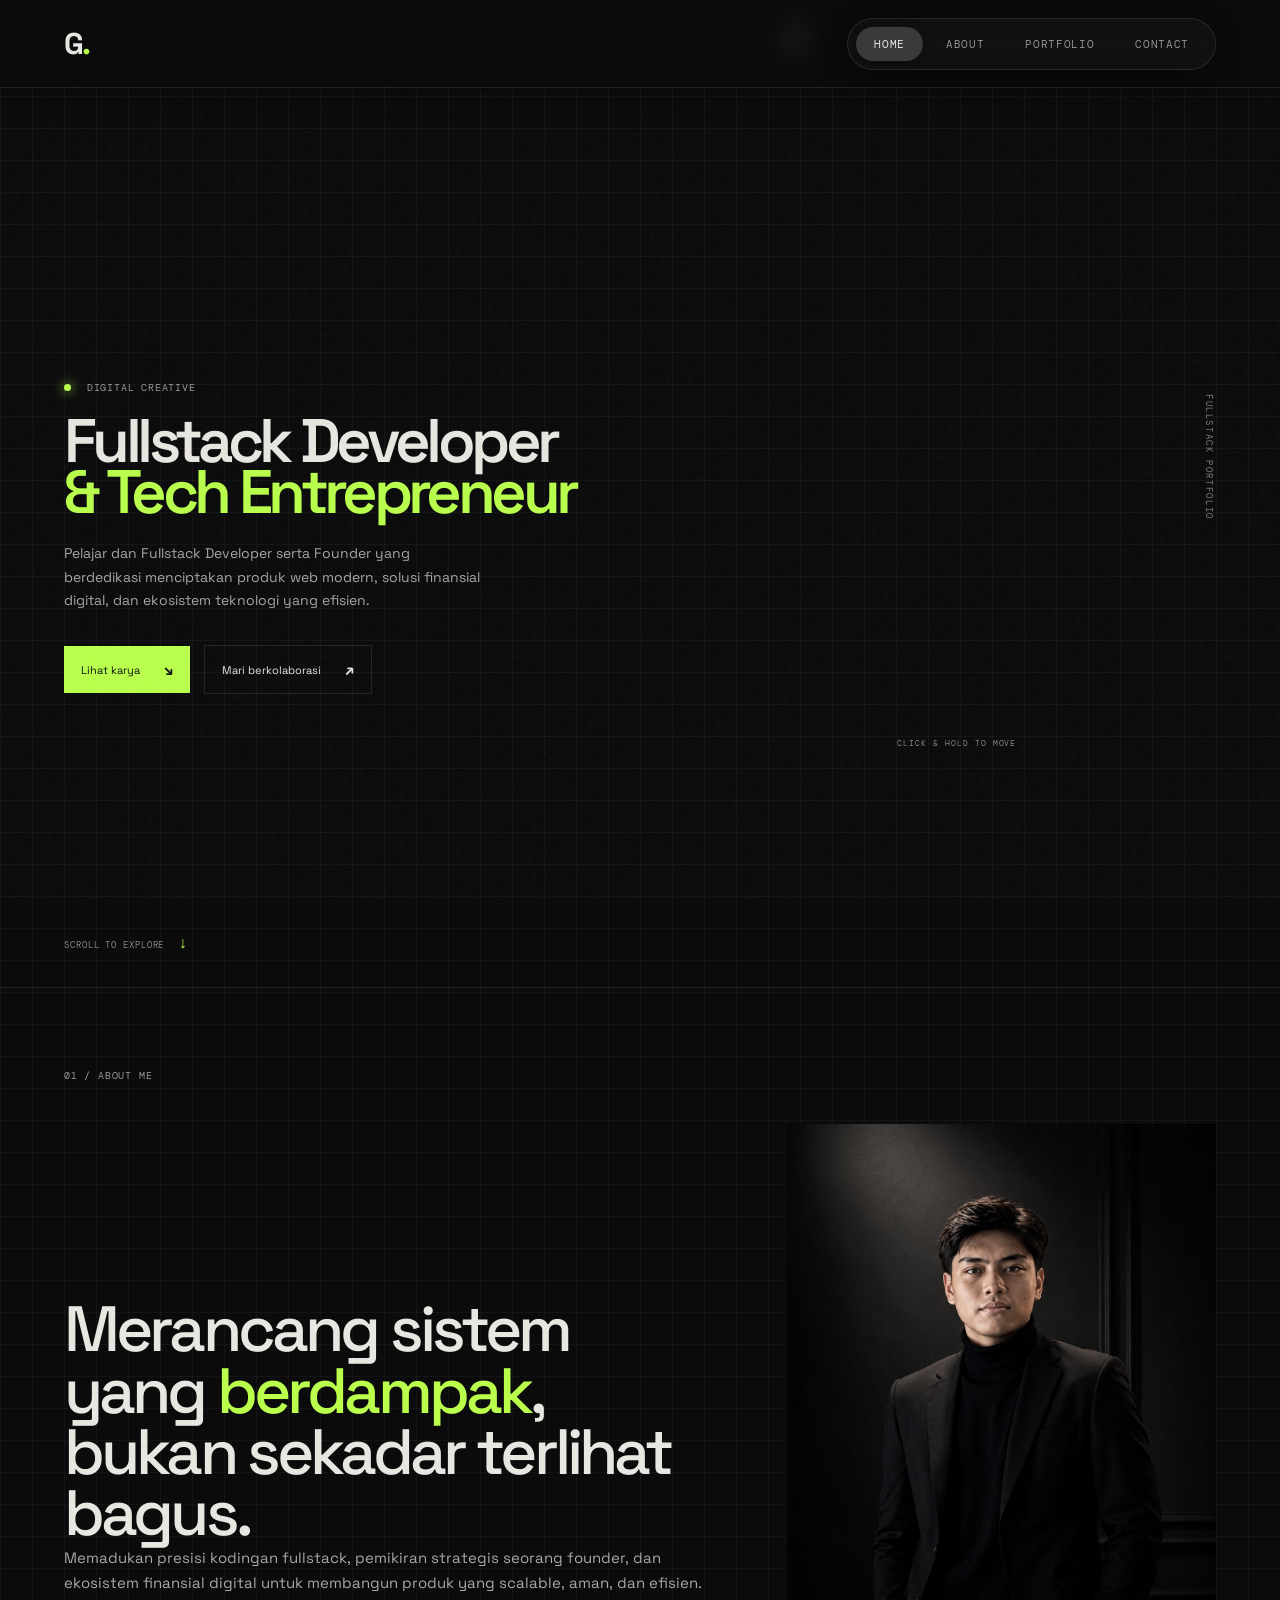
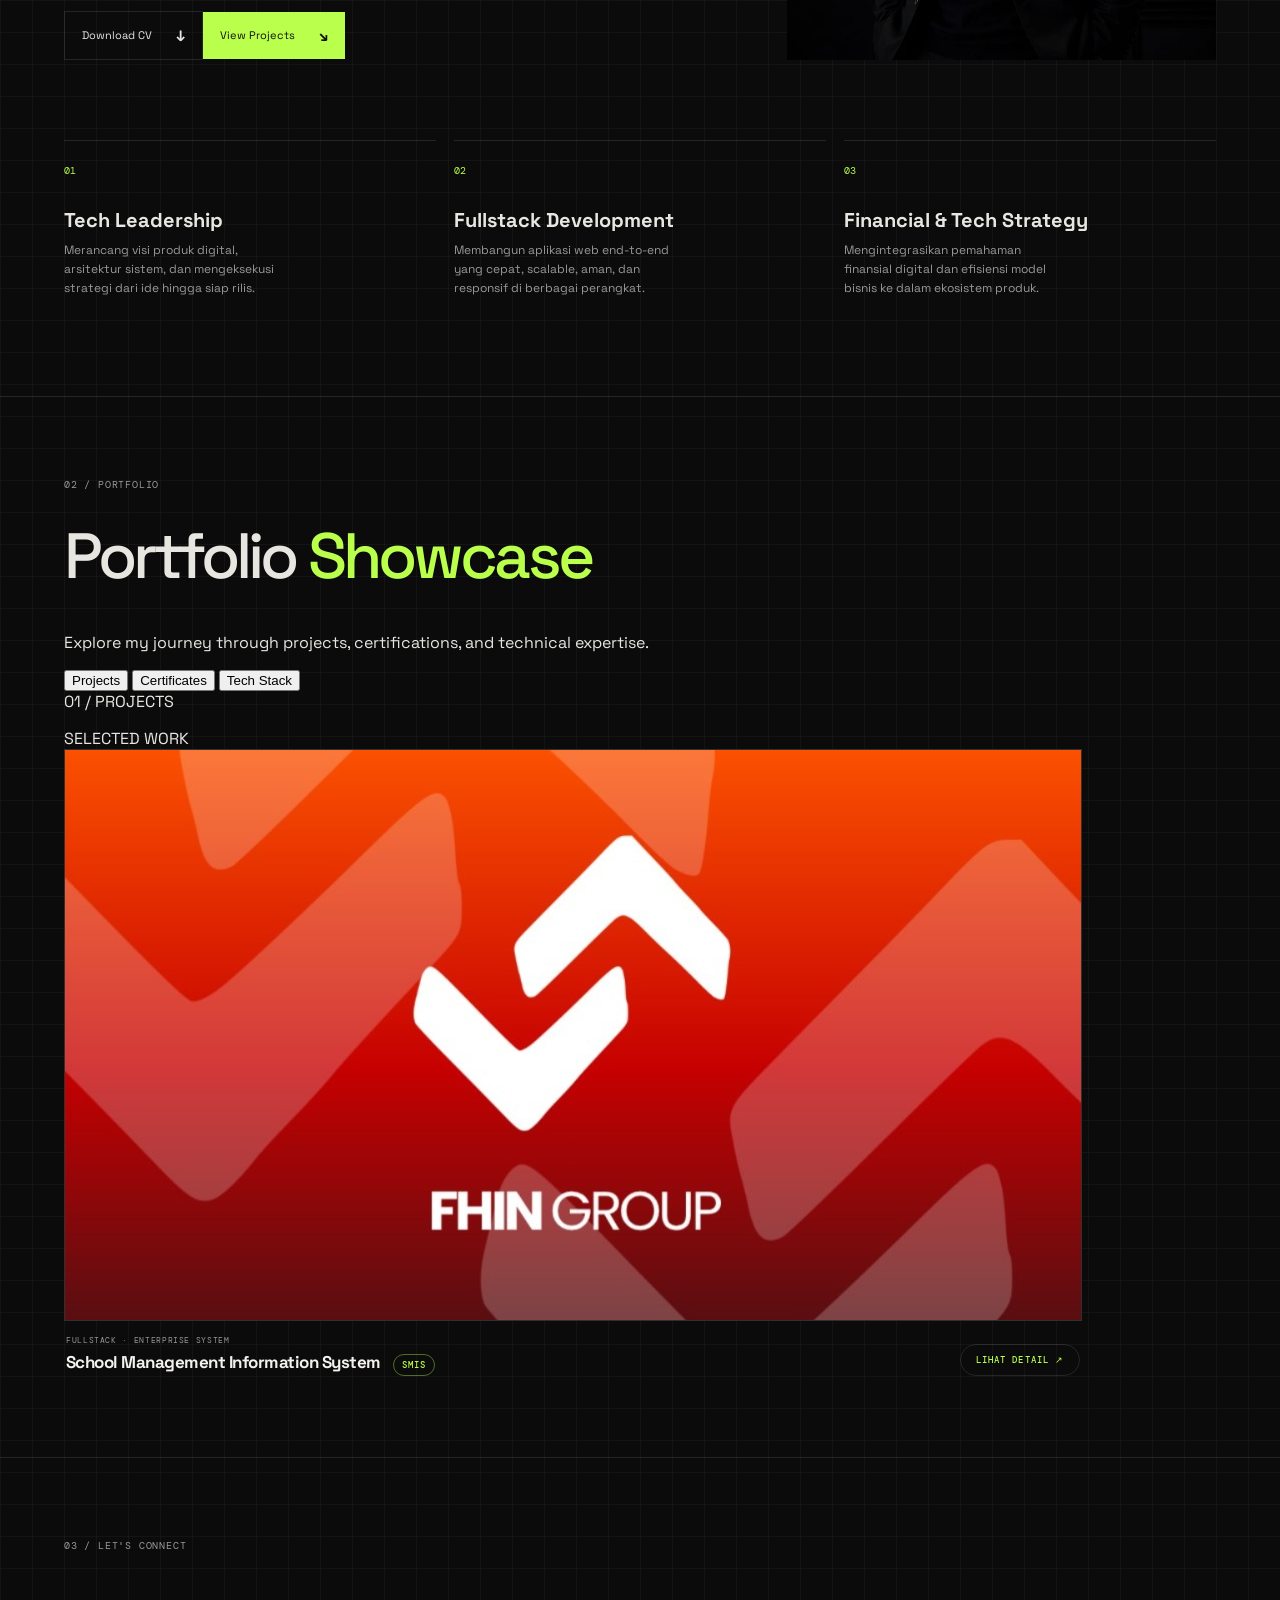
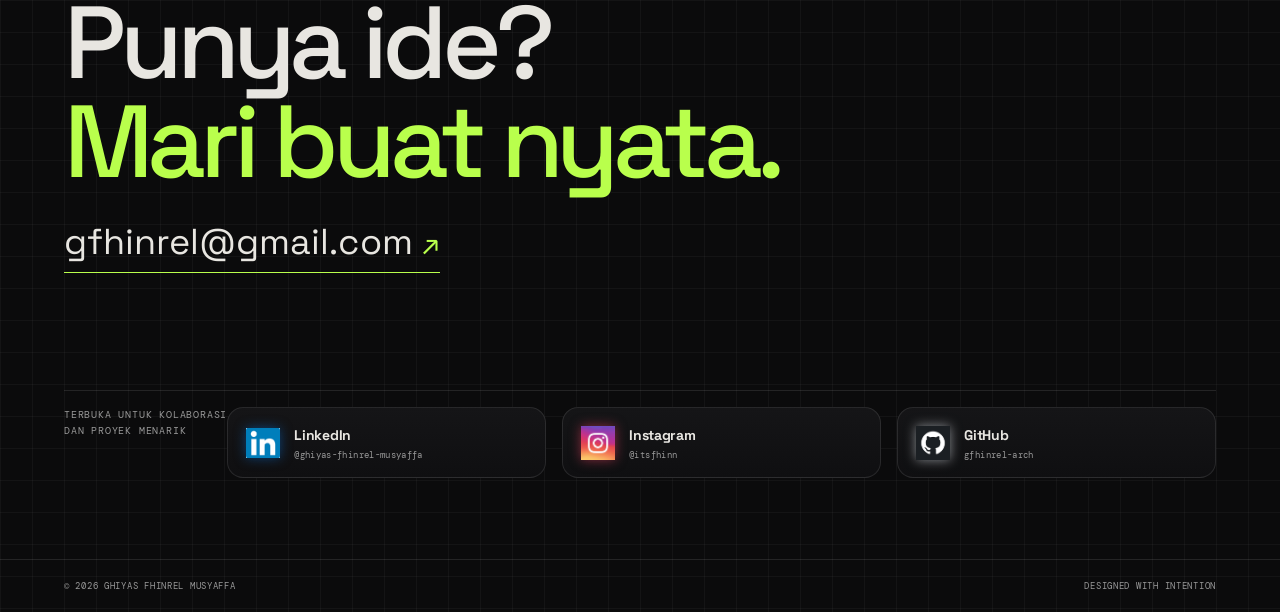
==== index.html @ 13428748 "Initial commit portfolio" ====
<!doctype html>
<html lang="id">
  <head>
    <meta charset="UTF-8" />
    <meta name="viewport" content="width=device-width, initial-scale=1.0" />
    <meta name="description" content="Portfolio pribadi Ghiyas Fhinrel Musyaffa." />
    <title>Ghiyas Fhinrel Musyaffa — Portfolio</title>
    <link rel="preconnect" href="https://fonts.googleapis.com" />
    <link rel="preconnect" href="https://fonts.gstatic.com" crossorigin />
    <link href="https://fonts.googleapis.com/css2?family=DM+Mono:wght@400;500&family=Space+Grotesk:wght@400;500;600;700&display=swap" rel="stylesheet" />
    <link rel="stylesheet" href="style.css" />
    <link rel="stylesheet" href="id-card.css" />
    <link rel="stylesheet" href="layers.css" />
    <link rel="stylesheet" href="lanyard-sync.css" />
    <link rel="stylesheet" href="loader.css" />
    <link rel="stylesheet" href="about.css" />
    <link rel="stylesheet" href="portfolio-sections.css" />
    <link rel="stylesheet" href="portfolio-images.css" />
    <link rel="stylesheet" href="scroll-animations.css" />
    <link rel="stylesheet" href="tech-stack.css" />
    <link rel="stylesheet" href="crossbrowser.css" />
  </head>
  <body>
    <div class="loader" aria-hidden="true">
      <p class="loader-kicker">HELLO, WELCOME</p>
      <h1><span>Welcome to my</span><span><em>portfolio</em> website.</span></h1>
      <div class="loader-line"><i></i></div>
      <small>PLEASE WAIT A MOMENT</small>
    </div>
    <div class="noise"></div>
    <div class="lanyard-pin" aria-hidden="true"></div>
    <header class="nav wrap">
      <a href="#home" class="brand" aria-label="Beranda">G<span>.</span></a>
      <button class="menu-button" aria-label="Buka menu" aria-expanded="false"><i></i><i></i></button>
      <nav id="menu">
        <a class="active" href="#home">Home</a>
        <a href="#about">About</a>
        <a href="#portfolio">Portfolio</a>
        <a href="#contact">Contact</a>
      </nav>
    </header>

    <main>
      <section id="home" class="hero wrap">
        <div class="hero-copy reveal">
          <p class="eyebrow" aria-label="DIGITAL CREATIVE"><span></span> <span class="type-wrap" aria-hidden="true"><span class="type-text" data-text="DIGITAL CREATIVE">DIGITAL CREATIVE</span><span class="type-cursor">|</span></span></p>
          <h1><span>Fullstack Developer</span><span><em>&amp; Tech Entrepreneur</em></span></h1>
          <p class="intro">Pelajar dan Fullstack Developer serta Founder yang berdedikasi menciptakan produk web modern, solusi finansial digital, dan ekosistem teknologi yang efisien.</p>
          <div class="hero-actions">
            <a class="button primary" href="#portfolio">Lihat karya <b>↘</b></a>
            <a class="button plain" href="#contact">Mari berkolaborasi <b>↗</b></a>
          </div>
        </div>
        <div class="portrait reveal">
          <p class="drag-hint">CLICK &amp; HOLD TO MOVE</p>
          <canvas class="lanyard-canvas" aria-hidden="true"></canvas>
          <div class="lanyard" aria-hidden="true"><span class="lanyard-ribbon"></span><i class="lanyard-clip"></i><i class="lanyard-cord"></i></div>
          <div class="portrait-card id-card" role="button" tabindex="0" aria-label="Tahan dan gerakkan kartu identitas">
            <div class="card-hole"></div>
            <div class="card-scene">
              <div class="card-face card-front"><img src="images/id card fhinrel.png" alt="Kartu identitas Ghiyas Fhinrel Musyaffa (depan)" /></div>
              <div class="card-face card-back"><img src="images/id card fhinrel back.png" alt="Kartu identitas Ghiyas Fhinrel Musyaffa (belakang)" /></div>
            </div>
          </div>
          <p class="vertical-word">FULLSTACK PORTFOLIO</p>
        </div>
        <a href="#about" class="scroll">SCROLL TO EXPLORE <span>↓</span></a>
      </section>

      <section id="about" class="about wrap section">
        <p class="section-index">01 / ABOUT ME</p>
        <div class="about-grid">
          <div class="about-content">
            <h2>Merancang sistem yang <em>berdampak</em>, bukan sekadar terlihat bagus.</h2>
            <div class="about-copy">
            <p>Memadukan presisi kodingan fullstack, pemikiran strategis seorang founder, dan ekosistem finansial digital untuk membangun produk yang scalable, aman, dan efisien.</p>
            </div>
            <div class="about-actions"><a href="images/CV-GHIYAS FHINREL.pdf" download class="button plain">Download CV <b>↓</b></a><a href="#portfolio" class="button primary">View Projects <b>↘</b></a></div>
          </div>
          <div class="about-photo"><img src="images/foto fhinrel jas.jpeg" alt="Foto profil Ghiyas Fhinrel Musyaffa" style="width:100%;height:100%;object-fit:cover;object-position:center;display:block" /></div>
        </div>
        <div class="skills">
          <article><span>01</span><h3>Tech Leadership</h3><p>Merancang visi produk digital, arsitektur sistem, dan mengeksekusi strategi dari ide hingga siap rilis.</p></article>
          <article><span>02</span><h3>Fullstack Development</h3><p>Membangun aplikasi web end-to-end yang cepat, scalable, aman, dan responsif di berbagai perangkat.</p></article>
          <article><span>03</span><h3>Financial & Tech Strategy</h3><p>Mengintegrasikan pemahaman finansial digital dan efisiensi model bisnis ke dalam ekosistem produk.</p></article>
        </div>
      </section>

      <section id="portfolio" class="portfolio wrap section">
        <p class="section-index">02 / PORTFOLIO</p>
        <h2>Portfolio <em>Showcase</em></h2>
        <p class="portfolio-intro">Explore my journey through projects, certifications, and technical expertise.</p>
        <div class="portfolio-tabs" role="tablist" aria-label="Kategori portfolio">
          <button class="portfolio-tab active" type="button" role="tab" id="projects-tab" aria-selected="true" aria-controls="projects">Projects</button>
          <button class="portfolio-tab" type="button" role="tab" id="certificates-tab" aria-selected="false" aria-controls="certificates">Certificates</button>
          <button class="portfolio-tab" type="button" role="tab" id="tech-stack-tab" aria-selected="false" aria-controls="tech-stack">Tech Stack</button>
        </div>

        <div class="portfolio-block portfolio-panel active" id="projects" role="tabpanel" aria-labelledby="projects-tab">
          <div class="portfolio-block-heading"><p>01 / PROJECTS</p><span>SELECTED WORK</span></div>
          <div class="projects">
            <article class="project project-large reveal"><div class="project-image"><img class="project-photo" src="images/foto fhin group landscape.jpeg" alt="Preview SMIS" style="opacity:1;filter:none;object-fit:cover;object-position:center" /></div><div class="project-info"><div><p>FULLSTACK · ENTERPRISE SYSTEM</p><div class="project-heading"><h3>School Management Information System</h3><span class="project-tag">SMIS</span></div></div><a href="project.html?id=smis" aria-label="Lihat detail proyek SMIS">LIHAT DETAIL ↗</a></div></article>
            <article class="project reveal"><div class="project-image"><img class="project-photo" src="images/foto fhin group landscape.jpeg" alt="Preview Coming Soon" style="opacity:1;filter:none;object-fit:cover;object-position:center" /></div><div class="project-info"><div><p>COMING SOON</p><h3>Coming Soon</h3></div><a href="project.html?id=Next%20Project" aria-label="Lihat detail proyek Coming Soon">LIHAT DETAIL ↗</a></div></article>
          </div>
        </div>

        <div class="portfolio-block portfolio-panel" id="certificates" role="tabpanel" aria-labelledby="certificates-tab" hidden>
          <div class="portfolio-block-heading"><p>02 / CERTIFICATES</p><span>CONTINUOUS LEARNING</span></div>
          <div class="certificate-list">
            <article class="certificate-card reveal" role="button" tabindex="0" aria-haspopup="dialog" aria-label="Lihat sertifikat: Introduction to Financial Literacy"><img class="certificate-photo" src="images/sertifikat-dicoding-financial-literacy.jpeg" alt="Sertifikat Introduction to Financial Literacy" /><div><p>FINANCE</p><h3>Introduction to Financial Literacy</h3></div><span class="certificate-year">2026</span></article>
            <article class="certificate-card reveal" role="button" tabindex="0" aria-haspopup="dialog" aria-label="Lihat sertifikat: Belajar Membuat Front-End Web untuk Pemula"><img class="certificate-photo" src="images/sertifikat-dicoding-membuat-frontend-pemula.jpeg" alt="Sertifikat Belajar Membuat Front-End Web untuk Pemula" /><div><p>FRONTEND DEVELOPMENT</p><h3>Belajar Membuat Front-End Web untuk Pemula</h3></div><span class="certificate-year">2026</span></article>
            <article class="certificate-card reveal" role="button" tabindex="0" aria-haspopup="dialog" aria-label="Lihat sertifikat: Belajar Dasar Pemrograman JavaScript"><img class="certificate-photo" src="images/sertifikat-dicoding-pemograman-javascript.jpeg" alt="Sertifikat Belajar Dasar Pemrograman JavaScript" /><div><p>JAVASCRIPT PROGRAMMING</p><h3>Belajar Dasar Pemrograman JavaScript</h3></div><span class="certificate-year">2026</span></article>
            <article class="certificate-card reveal" role="button" tabindex="0" aria-haspopup="dialog" aria-label="Lihat sertifikat: Belajar Dasar Pemrograman Web"><img class="certificate-photo" src="images/sertifikat-dicoding-pemograman-web.jpeg" alt="Sertifikat Belajar Dasar Pemrograman Web" /><div><p>WEB DEVELOPMENT</p><h3>Belajar Dasar Pemrograman Web</h3></div><span class="certificate-year">2026</span></article>
            <article class="certificate-card reveal" role="button" tabindex="0" aria-haspopup="dialog" aria-label="Lihat sertifikat: Belajar Strategi Pengembangan Diri"><img class="certificate-photo" src="images/sertifikat-dicoding-pengembangan-diri.jpeg" alt="Sertifikat Belajar Strategi Pengembangan Diri" /><div><p>PERSONAL DEVELOPMENT</p><h3>Belajar Strategi Pengembangan Diri</h3></div><span class="certificate-year">2026</span></article>
          </div>
        </div>

        <div class="portfolio-block portfolio-panel" id="tech-stack" role="tabpanel" aria-labelledby="tech-stack-tab" hidden>
          <div class="portfolio-block-heading"><p>03 / TECH STACK</p><span>TOOLS I USE</span></div>
          <div class="tech-stack-grid">
            <article class="tech-card reveal"><img class="tech-icon" src="https://cdn.jsdelivr.net/gh/devicons/devicon/icons/html5/html5-original.svg" alt="" /><h3>HTML</h3></article>
            <article class="tech-card reveal"><img class="tech-icon" src="https://cdn.jsdelivr.net/gh/devicons/devicon/icons/css3/css3-original.svg" alt="" /><h3>CSS</h3></article>
            <article class="tech-card reveal"><img class="tech-icon" src="https://cdn.jsdelivr.net/gh/devicons/devicon/icons/javascript/javascript-original.svg" alt="" /><h3>JavaScript</h3></article>
          </div>
        </div>
      </section>

      <section id="contact" class="contact wrap section">
        <p class="section-index">03 / LET'S CONNECT</p>
        <h2>Punya ide?<br /><em>Mari buat nyata.</em></h2>
        <a class="big-mail" href="mailto:gfhinrel@gmail.com">gfhinrel@gmail.com <span>↗</span></a>
        <div class="contact-bottom"><p>TERBUKA UNTUK KOLABORASI<br />DAN PROYEK MENARIK</p><div class="social-cards">
            <a class="social-card" href="https://www.linkedin.com/in/ghiyas-fhinrel-musyaffa-277a49312/" style="--brand:#0A66C2"><img class="social-icon" src="images/logo linkedin.png" alt="LinkedIn" /><span class="social-text"><strong>LinkedIn</strong><small>@ghiyas-fhinrel-musyaffa</small></span></a>
            <a class="social-card" href="https://www.instagram.com/itsfhinn/" style="--brand:#E4405F"><img class="social-icon" src="images/logo instagram.jpg" alt="Instagram" /><span class="social-text"><strong>Instagram</strong><small>@itsfhinn</small></span></a>
            <a class="social-card" href="https://github.com/gfhinrel-arch" style="--brand:#e6edf3"><img class="social-icon" src="images/logo github.png" alt="GitHub" /><span class="social-text"><strong>GitHub</strong><small>gfhinrel-arch</small></span></a>
          </div></div>
      </section>
    </main>
    <footer class="wrap"><span>© 2026 GHIYAS FHINREL MUSYAFFA</span><span>DESIGNED WITH INTENTION</span></footer>

    <div class="certificate-modal" id="certificate-modal" role="dialog" aria-modal="true" aria-labelledby="certificate-modal-title">
      <button class="certificate-modal-backdrop" type="button" data-cert-close aria-label="Tutup preview"></button>
      <div class="certificate-modal-panel">
        <button class="certificate-modal-close" type="button" data-cert-close aria-label="Tutup preview sertifikat">✕</button>
        <img class="certificate-modal-image" src="" alt="" />
        <div class="certificate-modal-meta"><p class="certificate-modal-category"></p><h3 class="certificate-modal-title" id="certificate-modal-title"></h3><span class="certificate-modal-year"></span></div>
        <a class="certificate-modal-open" href="" target="_blank" rel="noopener">Buka gambar asli ↗</a>
      </div>
    </div>

    <script src="portfolio-data.js"></script>
    <script src="script.js"></script>
  </body>
</html>
---- style.css ----
:root{--bg:#0b0b0c;--line:rgba(255,255,255,.1);--muted:#989898;--cream:#e8e6e1;--accent:#b9ff4c}*{box-sizing:border-box}html{scroll-behavior:smooth}body{margin:0;background:var(--bg);color:var(--cream);font-family:'Space Grotesk',sans-serif;background-image:linear-gradient(rgba(255,255,255,.035) 1px,transparent 1px),linear-gradient(90deg,rgba(255,255,255,.035) 1px,transparent 1px);background-size:32px 32px}.noise{position:fixed;inset:0;pointer-events:none;opacity:.035;background-image:url("data:image/svg+xml,%3Csvg viewBox='0 0 180 180' xmlns='http://www.w3.org/2000/svg'%3E%3Cfilter id='n'%3E%3CfeTurbulence type='fractalNoise' baseFrequency='.9' numOctaves='4' stitchTiles='stitch'/%3E%3C/filter%3E%3Crect width='100%25' height='100%25' filter='url(%23n)' opacity='.8'/%3E%3C/svg%3E");z-index:5}.loader{position:fixed;inset:0;z-index:50;background:#090909;display:grid;place-content:center;gap:13px;text-align:center;transition:opacity .6s ease,visibility .6s}.loader.done{opacity:0;visibility:hidden}.loader-mark{font-size:48px;font-weight:700;letter-spacing:-4px}.loader-mark span{color:var(--accent)}.loader-line{width:150px;height:1px;background:#333;overflow:hidden}.loader-line i{display:block;width:0;height:100%;background:var(--accent);animation:load .9s .1s ease forwards}.loader small{font:9px 'DM Mono',monospace;color:#777;letter-spacing:.1em}.wrap{max-width:1180px;margin:auto;padding-inline:34px}.nav{height:88px;display:flex;align-items:center;justify-content:space-between;border-bottom:1px solid var(--line);position:sticky;top:0;left:0;right:0;z-index:1000;background:rgba(11,11,12,.6);backdrop-filter:blur(14px) saturate(1.15);-webkit-backdrop-filter:blur(14px) saturate(1.15);box-shadow:0 10px 30px rgba(0,0,0,.22)}.brand{font-size:30px;line-height:1;color:var(--cream);font-weight:700;text-decoration:none;letter-spacing:-2px}.brand span{color:var(--accent)}nav{display:flex;gap:5px;padding:8px;border:1px solid var(--line);border-radius:999px;background:rgba(21,21,22,.74);backdrop-filter:blur(14px);-webkit-backdrop-filter:blur(14px);box-shadow:0 10px 30px rgba(0,0,0,.35)}nav a{display:block;color:#929292;text-decoration:none;font-family:'DM Mono',monospace;font-size:11px;text-transform:uppercase;letter-spacing:.06em;padding:10px 18px;border-radius:999px;white-space:nowrap;transition:color .2s,background .25s,box-shadow .25s}nav a:hover,nav a.active{color:var(--cream);background:#3a3a3c;box-shadow:0 3px 12px rgba(0,0,0,.25)}.menu-button{display:none}.hero{min-height:650px;display:grid;grid-template-columns:1.1fr .9fr;align-items:center;position:relative;border-bottom:1px solid var(--line)}.eyebrow,.section-index,.project-info p,.contact-bottom,footer{font:10px 'DM Mono',monospace;letter-spacing:.08em;color:var(--muted)}.eyebrow span{width:7px;height:7px;border-radius:50%;background:var(--accent);display:inline-block;margin-right:9px;box-shadow:0 0 12px var(--accent);animation:pulse 1.4s infinite}h1,h2,h3,p{margin-top:0}h1{font-size:clamp(55px,7vw,94px);letter-spacing:-.075em;line-height:.83;margin:23px 0 26px;font-weight:600}h1 span{display:block;animation:headline .75s cubic-bezier(.2,.8,.2,1) both}h1 span:nth-child(2){animation-delay:.1s}h1 span:nth-child(3){animation-delay:.2s}em{font-style:normal;color:var(--accent)}.hero h1{font-size:clamp(40px,4.8vw,64px);margin:22px 0 24px}.intro{max-width:420px;font-size:14px;line-height:1.7;color:#a6a6a6}.hero-actions{display:flex;align-items:center;gap:14px;margin-top:32px}.button{font-size:11px;text-decoration:none;padding:14px 17px;display:inline-flex;align-items:center;gap:24px;transition:transform .25s,background .25s}.button:hover{transform:translateY(-4px)}.button b{font-size:15px}.primary{color:#111;background:var(--accent)}.plain{color:var(--cream);border:1px solid var(--line)}.portrait{height:460px;position:relative;display:flex;align-items:center;justify-content:center}.portrait-card{height:380px;width:282px;background:#1a1a1a;border:1px solid #454545;border-radius:4px;padding:10px;transform:rotate(-3deg);position:relative;overflow:hidden;box-shadow:19px 20px 0 rgba(255,255,255,.035);transition:transform .25s ease}.float-card{animation:float 5s ease-in-out infinite}.portrait-head{height:12px;display:flex;gap:3px}.portrait-head span{width:4px;height:4px;border-radius:50%;background:#747474}.portrait-art{height:292px;margin-top:5px;background:radial-gradient(circle at 50% 30%,#5d5d5b 0 13%,transparent 13.5%),linear-gradient(145deg,#313131,#111);position:relative;overflow:hidden}.face{width:108px;height:145px;background:linear-gradient(90deg,#777,#d2d0c9 50%,#5f5e5b);border-radius:49% 51% 44% 45%;position:absolute;left:87px;top:45px;box-shadow:inset 20px 0 22px rgba(0,0,0,.4)}.face:before{content:'';position:absolute;width:92px;height:52px;background:#252525;border-radius:60% 60% 15% 15%;top:-16px;left:5px;transform:rotate(-7deg)}.shirt{position:absolute;background:#151515;width:190px;height:140px;left:45px;top:179px;border-radius:48% 52% 0 0}.portrait-caption{font:11px 'DM Mono',monospace;letter-spacing:.06em;padding:10px 2px}.portrait-caption small{font-size:8px;color:#858585}.vertical-word{position:absolute;right:-8px;top:86px;writing-mode:vertical-rl;font:9px 'DM Mono',monospace;letter-spacing:.18em;color:#7b7b7b;animation:fade 2s infinite alternate}.scroll{position:absolute;bottom:31px;left:34px;color:#878787;text-decoration:none;font:9px 'DM Mono',monospace;letter-spacing:.1em}.scroll span{font-size:16px;color:var(--accent);margin-left:8px;display:inline-block;animation:bob 1.3s infinite}.section{padding-top:115px;padding-bottom:115px;border-bottom:1px solid var(--line)}.about-grid{display:grid;grid-template-columns:1.2fr .8fr;gap:80px;align-items:end;margin-top:42px}.section h2{font-size:clamp(38px,5vw,68px);letter-spacing:-.06em;line-height:.96;font-weight:500;margin-bottom:0}.about-copy{color:#a8a8a8;font-size:15px;line-height:1.7}.text-link{color:var(--cream);font:11px 'DM Mono',monospace;text-decoration:none;display:inline-block;margin-top:24px;border-bottom:1px solid var(--accent);padding-bottom:7px}.text-link span{font-size:14px;color:var(--accent);margin-left:13px}.skills{display:grid;grid-template-columns:repeat(3,1fr);gap:18px;margin-top:80px}.skills article{border-top:1px solid var(--line);padding:17px 0;transition:transform .25s,border-color .25s}.skills article:hover{transform:translateY(-7px);border-color:var(--accent)}.skills span{font:10px 'DM Mono',monospace;color:var(--accent)}.skills h3{font-size:20px;margin:28px 0 8px}.skills p{font-size:12px;line-height:1.6;color:#999;margin:0;max-width:225px}.section-heading{display:flex;justify-content:space-between;align-items:start}.section-heading .text-link{margin:0}.portfolio h2{margin:35px 0 44px}.projects{display:grid;grid-template-columns:1.2fr .85fr;gap:18px}.project{transition:transform .25s ease}.project-image{aspect-ratio:16/9;position:relative;overflow:hidden;background:#191919;border:1px solid #303030;transition:filter .3s,transform .35s}.project:hover .project-image{filter:brightness(1.14);transform:scale(1.015)}.neon{background:linear-gradient(135deg,#0b1616,#142222)}.fake-window{position:absolute;top:19px;left:20px;font:9px 'DM Mono',monospace;border:1px solid #718a70;padding:6px;color:#a2b9a5}.neon strong{font-size:120px;line-height:1;position:absolute;right:14px;bottom:-17px;color:rgba(185,255,76,.8)}.orb{position:absolute;width:160px;height:160px;border-radius:50%;left:26%;top:24%;background:radial-gradient(circle at 36% 30%,#d2ff89,#5b962c 38%,#142b14 70%);box-shadow:0 0 55px #9bff4166;animation:orb 4s ease-in-out infinite}.cafe{background:linear-gradient(130deg,#4b3830,#1b1612);padding:25px;color:#e8d7bf;font-family:Georgia,serif;font-size:26px;line-height:.93}.cafe i{position:absolute;right:20px;bottom:15px;font-size:70px;font-style:normal;animation:steam 3s ease-in-out infinite}.type{background:#d7cdc0;color:#111;padding:20px;font:700 50px/ .78 'Space Grotesk',sans-serif;letter-spacing:-.08em}.type i{position:absolute;right:13px;bottom:12px;color:#ef643c;font:italic 48px Georgia}.project-info{display:flex;justify-content:space-between;align-items:end;padding:14px 2px 0}.project-info p{font-size:8px;margin-bottom:7px}.project-info h3{font-size:15px;line-height:1.3;margin:0;font-weight:500}.project-heading{display:flex;align-items:flex-start;justify-content:space-between;gap:12px}.project-heading h3{font-size:15px;line-height:1.3;letter-spacing:-.015em;font-weight:600;margin:0;max-width:86%}.project-tag{flex:none;display:inline-block;margin:2px 0 0;font:500 9px 'DM Mono',monospace;letter-spacing:.12em;color:var(--accent);border:1px solid rgba(185,255,76,.4);border-radius:999px;padding:4px 8px}.project-info a{color:var(--accent);text-decoration:none;border:1px solid var(--line);padding:9px 15px;display:inline-flex;align-items:center;gap:8px;border-radius:999px;font:500 9px 'DM Mono',monospace;letter-spacing:.12em;white-space:nowrap;transition:.25s}.project:hover .project-info a{background:var(--accent);color:#111;transform:translateY(-2px)}.contact{padding-top:120px;padding-bottom:35px}.contact h2{font-size:clamp(54px,8vw,115px);margin:42px 0 28px}.big-mail{font-size:clamp(20px,3vw,36px);color:var(--cream);text-decoration:none;border-bottom:1px solid var(--accent);padding-bottom:7px}.big-mail span{color:var(--accent);font-size:.8em}.contact-bottom{display:flex;justify-content:space-between;margin-top:125px;padding-top:16px;border-top:1px solid var(--line);line-height:1.6}.contact-bottom div{display:flex;gap:22px}.contact-bottom a{color:var(--cream);text-decoration:none}footer{display:flex;justify-content:space-between;padding-top:20px;padding-bottom:20px;font-size:9px}.reveal{opacity:0;transform:translateY(28px);transition:opacity .75s ease,transform .75s ease}.reveal.visible{opacity:1;transform:none}@keyframes load{to{width:100%}}@keyframes headline{from{opacity:0;transform:translateY(110%) skewY(7deg)}to{opacity:1;transform:none}}@keyframes float{50%{transform:rotate(1deg) translateY(-13px)}}@keyframes orb{50%{transform:translate(20px,-13px) scale(1.12);box-shadow:0 0 90px #b9ff4c88}}@keyframes pulse{50%{transform:scale(1.8);opacity:.5}}@keyframes bob{50%{transform:translateY(7px)}}@keyframes fade{to{opacity:.35}}@keyframes steam{50%{transform:translateY(-14px) rotate(8deg);opacity:.6}}@media(prefers-reduced-motion:reduce){*,*:before,*:after{animation-duration:.01ms!important;transition-duration:.01ms!important;scroll-behavior:auto!important}}@media(max-width:700px){.wrap{padding-inline:20px}.nav{height:68px}nav{position:absolute;right:20px;top:58px;display:none;flex-direction:column;gap:4px;width:max-content;max-width:calc(100vw - 40px);background:rgba(21,21,22,.92);border:1px solid var(--line);border-radius:18px;padding:12px 16px;backdrop-filter:blur(16px) saturate(1.2);-webkit-backdrop-filter:blur(16px) saturate(1.2);box-shadow:0 12px 34px rgba(0,0,0,.5)}.nav.open nav{display:flex}.menu-button{display:grid;gap:5px;background:transparent;border:0;padding:8px}.menu-button i{display:block;width:20px;height:1px;background:var(--cream)}.hero{grid-template-columns:1fr;min-height:100vh;min-height:100svh;padding-top:78px}.hero-copy{z-index:1}.portrait{height:365px;margin-top:20px;transform:scale(.83);transform-origin:center top}.scroll{display:none}.about-grid,.projects{grid-template-columns:1fr;gap:26px}.skills{grid-template-columns:1fr;gap:12px;margin-top:50px}.section{padding-top:75px;padding-bottom:75px}.project-large .project-image,.project-image{aspect-ratio:16/9}.section-heading{align-items:center}.contact-bottom,footer{gap:24px;flex-direction:column;margin-top:75px}.contact-bottom div{gap:15px}.contact{padding-bottom:30px}}main section{scroll-margin-top:100px}body:not(.page-ready)>header.nav{visibility:hidden}.project-info h3{font-family:'Space Grotesk',sans-serif;font-size:16px;line-height:1.25;font-weight:700;letter-spacing:-.03em;color:#f4f2ee}.project-heading h3{font-family:'Space Grotesk',sans-serif;font-size:17px;line-height:1.25;font-weight:700;letter-spacing:-.03em;color:#f4f2ee}.contact-bottom .social-cards{display:grid;grid-template-columns:repeat(3,1fr);gap:16px;flex:1;min-width:0}.social-card{display:flex;align-items:center;gap:14px;min-width:0;padding:16px 18px;border:1px solid var(--line);border-radius:16px;background:linear-gradient(180deg,#151517,#0f0f11);text-decoration:none;color:var(--cream);transition:transform .25s ease,border-color .25s ease,box-shadow .25s ease}.social-card:hover{transform:translateY(-3px) scale(1.03);border-color:var(--brand);box-shadow:0 14px 34px rgba(0,0,0,.45),0 0 0 1px var(--brand),0 0 26px color-mix(in srgb,var(--brand) 45%,transparent)}.social-card:active{transform:translateY(-1px) scale(1.01)}.social-icon{width:34px;height:34px;flex:none;object-fit:contain;filter:drop-shadow(0 0 6px color-mix(in srgb,var(--brand) 55%,transparent))}.social-text{display:flex;flex-direction:column;min-width:0}.social-text strong{font-family:'Space Grotesk',sans-serif;font-size:14px;font-weight:700;letter-spacing:-.02em;color:var(--cream)}.social-text small{font:9px 'DM Mono',monospace;letter-spacing:.04em;color:var(--muted);margin-top:3px;overflow:hidden;text-overflow:ellipsis;white-space:nowrap}.type-wrap{display:inline-block;position:relative;white-space:nowrap;overflow:hidden;vertical-align:bottom}.type-text{display:inline-block;white-space:nowrap;overflow:hidden;vertical-align:bottom}.type-cursor{display:inline-block;margin-left:2px;font-style:normal;color:var(--accent);opacity:0;transition:opacity .2s;vertical-align:bottom}.eyebrow .type-wrap,.eyebrow .type-text,.eyebrow .type-cursor{width:auto;height:auto;margin-right:0;border-radius:0;background:transparent;box-shadow:none;animation:none}.type-wrap.typing .type-cursor,.type-wrap.typed .type-cursor{opacity:1;animation:type-blink 1s steps(2) infinite}@keyframes type-blink{50%{opacity:0}}@media(max-width:700px){.contact-bottom .social-cards{grid-template-columns:1fr;width:100%}}
---- id-card.css ----
.hero .id-card{background:#141416;color:var(--cream);cursor:grab;touch-action:none;z-index:2;margin-top:92px;width:282px;height:auto;aspect-ratio:638/1016;border:0;border-radius:12px;padding:0;perspective:1100px;overflow:visible;box-shadow:0 18px 42px rgba(0,0,0,.55),0 2px 8px rgba(0,0,0,.45),inset 0 1px 0 rgba(255,255,255,.05);transition:transform .25s ease,box-shadow .3s ease}
.id-card:active{cursor:grabbing}.id-card.dragging{animation:none!important;box-shadow:0 30px 58px #000d,0 2px 8px rgba(0,0,0,.45)}
.card-scene{position:absolute;inset:0;width:100%;height:100%;border-radius:12px;transform-style:preserve-3d;transition:transform .65s cubic-bezier(.35,.12,.28,1)}
.id-card.flipped .card-scene{transform:rotateY(180deg)}
.card-face{position:absolute;inset:0;width:100%;height:100%;overflow:hidden;border-radius:12px;background:#141416;backface-visibility:hidden;-webkit-backface-visibility:hidden}
.card-face img{width:100%;height:100%;object-fit:contain;object-position:center;display:block}
.card-back{transform:rotateY(180deg)}
.card-hole{position:absolute;z-index:2;top:8px;left:calc(50% - 14px);height:8px;width:28px;border-radius:0 0 7px 7px;background:#050505;border:1px solid rgba(255,255,255,.1);border-top:0;box-shadow:inset 0 -2px 1px #3a3a3a}
 .nav{z-index:1000}.portrait{z-index:11}.lanyard{height:315px;width:130px;position:absolute;top:-220px;left:calc(50% - 65px);z-index:1;pointer-events:none;transform-origin:top center;will-change:transform,height}.lanyard:before{content:'';position:absolute;top:0;left:51px;width:28px;height:283px;background:#99110c;box-shadow:inset 1px 0 #fff4,inset -1px 0 #3d0000,1px 0 3px #0009}.lanyard:after{content:'';position:absolute;top:279px;left:63px;width:4px;height:34px;border-radius:3px;background:linear-gradient(90deg,#111,#777,#111);box-shadow:0 1px 3px #000}.lanyard-ribbon{position:absolute;z-index:1;top:0;left:51px;width:28px;height:100%;overflow:hidden;background:#99110c}.lanyard-ribbon:after{content:'';position:absolute;top:0;left:0;width:calc(var(--lanyard-height) - 32px);height:28px;background:url('images/lanyard-fhin-vertical.png') left center/auto 28px no-repeat;transform:translateX(28px) rotate(90deg);transform-origin:top left}.lanyard i{position:absolute;z-index:2}.lanyard-clip{top:273px;left:54px;width:22px;height:22px;border:3px solid #5d5d5d;border-right-color:#111;border-bottom-color:#111;border-radius:50%;box-shadow:inset 0 0 0 2px #222,0 2px 3px #0008}.lanyard-cord{top:291px;left:60px;width:11px;height:11px;background:#171717;border:1px solid #777;border-radius:2px;transform:rotate(45deg)}
.drag-hint{position:absolute;bottom:12px;left:50%;transform:translateX(-50%);font:8px 'DM Mono',monospace;letter-spacing:.12em;color:#858585;white-space:nowrap;animation:fade 1.5s infinite alternate}
 @media(max-width:700px){.drag-hint{bottom:0}.id-card{margin-top:92px}.lanyard{top:-220px}}
---- layers.css ----
.nav{-webkit-backdrop-filter:blur(14px) saturate(1.15);backdrop-filter:blur(14px) saturate(1.15)}
---- lanyard-sync.css ----
/* Geometry is controlled by JavaScript so the connector always ends at the card hole. */
.lanyard{--lanyard-height:315px;--lanyard-tension:0;--lanyard-scale:1;--lanyard-slack:0deg;--lanyard-fold:0;--lanyard-fold-offset:0px;height:var(--lanyard-height)}
.lanyard:before{height:calc(var(--lanyard-height) - 32px)}
.lanyard:after{top:calc(var(--lanyard-height) - 36px)}
.lanyard-ribbon{height:calc(var(--lanyard-height) - 32px)}
.lanyard-clip{top:calc(var(--lanyard-height) - 42px)}
.lanyard-cord{top:calc(var(--lanyard-height) - 24px)}
.id-card{animation:none!important}
.card-hole:after{content:none}
.lanyard-pin{position:fixed;z-index:10;top:0;left:0;width:8px;height:0;pointer-events:none;opacity:0;transform-origin:50% 0;background:linear-gradient(90deg,#111,#888 48%,#202020 55%,#090909);border-radius:5px;box-shadow:0 1px 4px #000}
.lanyard:before,.lanyard:after,.lanyard-ribbon,.lanyard-clip,.lanyard-cord{opacity:0}
.hero{overflow:visible}.wrap{overflow:visible}.portrait{overflow:visible}
.lanyard-canvas{position:absolute;z-index:3;overflow:visible;pointer-events:none;touch-action:none;cursor:grab}
.lanyard-canvas:active{cursor:grabbing}
.lanyard-ribbon{transform:skewX(var(--lanyard-slack)) scaleX(var(--lanyard-scale));transform-origin:top center;transition:filter .16s ease}
.lanyard-ribbon:before{content:'';position:absolute;inset:0;z-index:2;pointer-events:none;opacity:var(--lanyard-fold);background:repeating-linear-gradient(155deg,transparent 0 13px,rgba(20,0,0,.52) 14px 16px,rgba(255,255,255,.28) 17px 18px,transparent 19px 29px);background-position:0 var(--lanyard-fold-offset);mix-blend-mode:multiply}
.lanyard.tracking .lanyard-ribbon{filter:brightness(1.14) saturate(1.12)}
.lanyard.tracking .lanyard-clip,.lanyard.tracking .lanyard-cord{filter:brightness(1.18)}
---- tech-stack.css ----
.tech-stack-grid{grid-template-columns:repeat(3,minmax(0,1fr));gap:18px;max-width:760px;margin:0 auto}.tech-card{min-height:140px;padding:20px 14px;border:1px solid rgba(255,255,255,.1);border-radius:22px;background:linear-gradient(145deg,#202022,#121214);display:flex;flex-direction:column;align-items:center;justify-content:center;gap:12px;text-align:center;transition:transform .3s ease,border-color .3s ease,box-shadow .3s ease}.tech-card:hover{transform:translateY(-7px);border-color:rgba(185,255,76,.5);box-shadow:0 16px 30px #0007}.tech-icon{width:56px;height:56px;display:block;object-fit:contain}.tech-icon-dark{padding:7px}.tech-card h3{margin:0;font-size:12px;font-weight:500;color:var(--cream)}.tech-card p{display:none}@media(max-width:900px){.tech-stack-grid{grid-template-columns:repeat(3,minmax(0,1fr))}}@media(max-width:560px){.tech-stack-grid{grid-template-columns:repeat(3,minmax(0,1fr));gap:12px}.tech-card{min-height:128px;border-radius:18px}.tech-icon{width:48px;height:48px}}
---- crossbrowser.css ----
/* ===== Cross-browser, Android & touch hardening ===== */
html{height:100%;-webkit-text-size-adjust:100%;text-size-adjust:100%}
html,body{max-width:100%}
html{overflow-x:hidden}
@supports(overflow:clip){html,body{overflow-x:clip}}

/* Custom scrollbars: WebKit/Blink + Firefox (consistent on Android, iOS, Windows, macOS) */
html{scrollbar-width:thin;scrollbar-color:#2c2c2e #0b0b0c}
::-webkit-scrollbar{width:10px;height:10px}
::-webkit-scrollbar-track{background:#0b0b0c}
::-webkit-scrollbar-thumb{background:#2c2c2e;border:2px solid #0b0b0c;border-radius:8px}
::-webkit-scrollbar-thumb:hover{background:#3a3a3c}
::-webkit-scrollbar-thumb:active{background:var(--accent)}
::-webkit-scrollbar-corner{background:transparent}

/* Mobile tap defaults: no double-tap zoom delay, no gray highlight flash */
*{-webkit-tap-highlight-color:transparent}
a,button,input,[role=button],.project,.social-card,.portfolio-tab,.tech-card,.skills article,.certificate-card{touch-action:manipulation}

/* Vendor-prefixed transform duplicates for hover surfaces (old WebKit/Android WebView) */
.button:hover{-webkit-transform:translateY(-4px)}
.social-card:hover{-webkit-transform:translateY(-3px) scale(1.03)}
.tech-card:hover{-webkit-transform:translateY(-7px)}
.skills article:hover{-webkit-transform:translateY(-7px)}
.certificate-card:hover .certificate-photo{-webkit-transform:scale(1.04)}
.project:hover .project-image{-webkit-transform:scale(1.015)}
.project:hover .project-info a{-webkit-transform:translateY(-2px)}

/* Touch devices: press feedback instead of sticky hover states */
@media(hover:none),(pointer:coarse){
  .button:hover{transform:none;-webkit-transform:none}
  nav a:hover{color:#929292;background:transparent;box-shadow:none}
  .portfolio-tab:hover{color:#a9a9a9}
  .social-card:hover{transform:none;-webkit-transform:none;border-color:var(--line);box-shadow:none}
  .tech-card:hover{transform:none;-webkit-transform:none;border-color:var(--line);box-shadow:none}
  .skills article:hover{transform:none;-webkit-transform:none;border-color:var(--line)}
  .certificate-card:hover{padding-inline:0;background:transparent}
  .certificate-card:hover .certificate-photo{filter:grayscale(1);transform:none;-webkit-transform:none}
  .project:hover .project-image{filter:none;transform:none;-webkit-transform:none}
  .project:hover .project-info a{background:transparent;color:var(--accent);transform:none;-webkit-transform:none}

  .button:active{transform:translateY(-2px) scale(.98);-webkit-transform:translateY(-2px) scale(.98)}
  nav a:active{color:var(--cream);background:#3a3a3c;box-shadow:0 3px 12px rgba(0,0,0,.25)}
  .portfolio-tab:active{background:#3a3a3c;color:var(--cream)}
  .social-card:active{transform:translateY(-1px) scale(1.01);-webkit-transform:translateY(-1px) scale(1.01);border-color:var(--brand);box-shadow:0 10px 26px rgba(0,0,0,.42)}
  .tech-card:active{border-color:rgba(185,255,76,.5)}
  .skills article:active{border-color:var(--accent)}
  .project:active .project-image{filter:brightness(1.1)}
  .project:active .project-info a{background:var(--accent);color:#111}
  .certificate-card:active{background:rgba(185,255,76,.06)}
}

/* Large desktop & wide Windows monitors: lift the 1180px box, fill the screen */
@media(min-width:1280px){
  .wrap{max-width:none;padding-inline:clamp(40px,5vw,88px)}
  .hero{min-height:100vh;min-height:100svh;padding-block:clamp(30px,6vh,72px)}
  .hero-copy{max-width:640px}
  .hero h1{font-size:clamp(40px,4.8vw,72px)}
  .scroll{left:clamp(40px,5vw,88px);bottom:34px}
  .section{padding-top:clamp(75px,9vh,120px);padding-bottom:clamp(75px,9vh,120px)}
}

/* Mobile lanyard assembly is fully width-driven (no fixed pixel offsets):
   JS sets --card-width / --card-gap from the actual viewport, and the hero is a
   stacked flex column so the portrait (and its string anchor) always sit BELOW
   the CTA buttons in normal flow — the pin can never overlap the buttons. */
@media(max-width:768px){
  .hero{display:flex;flex-direction:column;align-items:center;justify-content:flex-start;
    min-height:0;min-height:fit-content;padding-top:24px;text-align:center}
  .hero-copy{display:flex;flex-direction:column;align-items:center;width:100%}
  .hero-actions{width:100%}
  .hero > .scroll{position:static;margin:34px auto 0}
  .portrait{width:100%;height:auto;min-height:0;margin-top:8px;justify-content:center;transform:none}

  /* Card + string sized from --card-width (JS), origin fixed at top of portrait box */
  .hero .id-card{width:var(--card-width,282px);margin-top:var(--card-gap,64px);user-select:none;
    -webkit-user-select:none;-webkit-touch-callout:none}
  .lanyard{top:var(--lanyard-top,0);left:calc(50% - var(--lanyard-half,65px))}
  .lanyard-canvas,.lanyard-pin{user-select:none;-webkit-user-select:none;-webkit-touch-callout:none}
}

/* Narrow Android phones: 360-430px */
@media(max-width:430px){
  .wrap{padding-inline:16px}
  .hero{padding-top:58px}
  .hero-actions{flex-wrap:wrap;gap:12px;margin-top:26px}
  .hero-actions .button{flex:1 1 100%;max-width:100%;justify-content:space-between;padding-inline:18px}
  .section{padding-top:62px;padding-bottom:62px}
  .section h2{font-size:clamp(28px,8.4vw,38px)}
  .portfolio h2{margin:26px 0 10px}
  .portfolio-intro{margin-bottom:26px}
  .portfolio-tabs{padding:4px;margin-bottom:30px}
  .portfolio-tab{min-height:40px;font-size:10.5px;padding-inline:4px;white-space:nowrap}
  .project-info{flex-wrap:wrap}
  .project-info h3{font-size:clamp(13px,4vw,15px)}
  .project-heading{flex-wrap:wrap;gap:8px}
  .project-heading h3{font-size:clamp(14px,4.4vw,16px);max-width:100%;flex:1 1 auto}
  .project-tag{font-size:8px;padding:3px 7px;margin:0;}
  .project-image,.project-large .project-image{aspect-ratio:16/9}
  .contact h2{font-size:clamp(32px,9vw,48px);margin:34px 0 22px}
  .big-mail{font-size:clamp(16px,4.6vw,22px);word-break:break-word}
  .contact-bottom{margin-top:60px}
  .social-card{padding:14px 16px;gap:12px}
  .social-icon{width:32px;height:32px}
  .social-text strong{font-size:14px}
  .social-text small{font-size:8px}
  footer{font-size:8px;gap:8px}
  .vertical-word{display:none}
  .drag-hint{bottom:2px;font-size:7px}
}

/* ===== Certificate preview modal ===== */
.certificate-card{cursor:pointer}
.certificate-card:focus-visible{outline:2px solid var(--accent);outline-offset:3px}

.certificate-modal{position:fixed;inset:0;z-index:1100;display:flex;align-items:center;justify-content:center;padding:24px;
  opacity:0;visibility:hidden;pointer-events:none;transition:opacity .25s ease,visibility .25s ease}
.certificate-modal.open{opacity:1;visibility:visible;pointer-events:auto}
.certificate-modal-backdrop{position:absolute;inset:0;width:100%;height:100%;border:0;background:#000c;
  backdrop-filter:blur(5px);-webkit-backdrop-filter:blur(5px);cursor:pointer}
.certificate-modal-panel{position:relative;z-index:1;max-width:min(980px,92vw);width:100%;padding:18px;
  background:#151516;border:1px solid var(--line);border-radius:18px;box-shadow:0 24px 80px #000a;
  animation:cert-modal-in .3s cubic-bezier(.22,1,.36,1) both}
@keyframes cert-modal-in{from{opacity:0;transform:translateY(16px) scale(.97)}to{opacity:1;transform:none}}
.certificate-modal-image{width:100%;height:auto;display:block;border-radius:10px;background:#000}
.certificate-modal-close{position:absolute;top:10px;right:10px;width:40px;height:40px;padding:0;border:0;border-radius:50%;
  display:flex;align-items:center;justify-content:center;background:#000a;color:var(--cream);font-size:15px;line-height:1;
  cursor:pointer;transition:background .2s,color .2s,transform .2s}
.certificate-modal-close:hover{background:var(--accent);color:#0a0a0a;transform:rotate(90deg)}
.certificate-modal-meta{display:flex;align-items:baseline;gap:14px;margin-top:14px;flex-wrap:wrap}
.certificate-modal-category{font:10px 'DM Mono',monospace;color:var(--accent);letter-spacing:.08em;text-transform:uppercase;margin:0}
.certificate-modal-title{margin:0;font-size:18px;font-weight:500;color:var(--cream)}
.certificate-modal-year{font:10px 'DM Mono',monospace;color:var(--muted);margin-left:auto}
.certificate-modal-open{display:inline-flex;align-items:center;gap:6px;margin-top:13px;padding:9px 15px;border:1px solid var(--line);
  border-radius:999px;background:transparent;color:var(--accent);font:500 12px 'Space Grotesk',sans-serif;text-decoration:none;
  transition:background .2s,border-color .2s,-webkit-transform .2s,transform .2s}
.certificate-modal-open:hover{background:rgba(185,255,76,.08);border-color:var(--accent);transform:translateY(-2px);-webkit-transform:translateY(-2px)}
body.modal-open{overflow:hidden}
@media(max-width:480px){
  .certificate-modal{padding:12px}
  .certificate-modal-panel{max-width:96vw;padding:12px}
  .certificate-modal-title{font-size:15px}
}
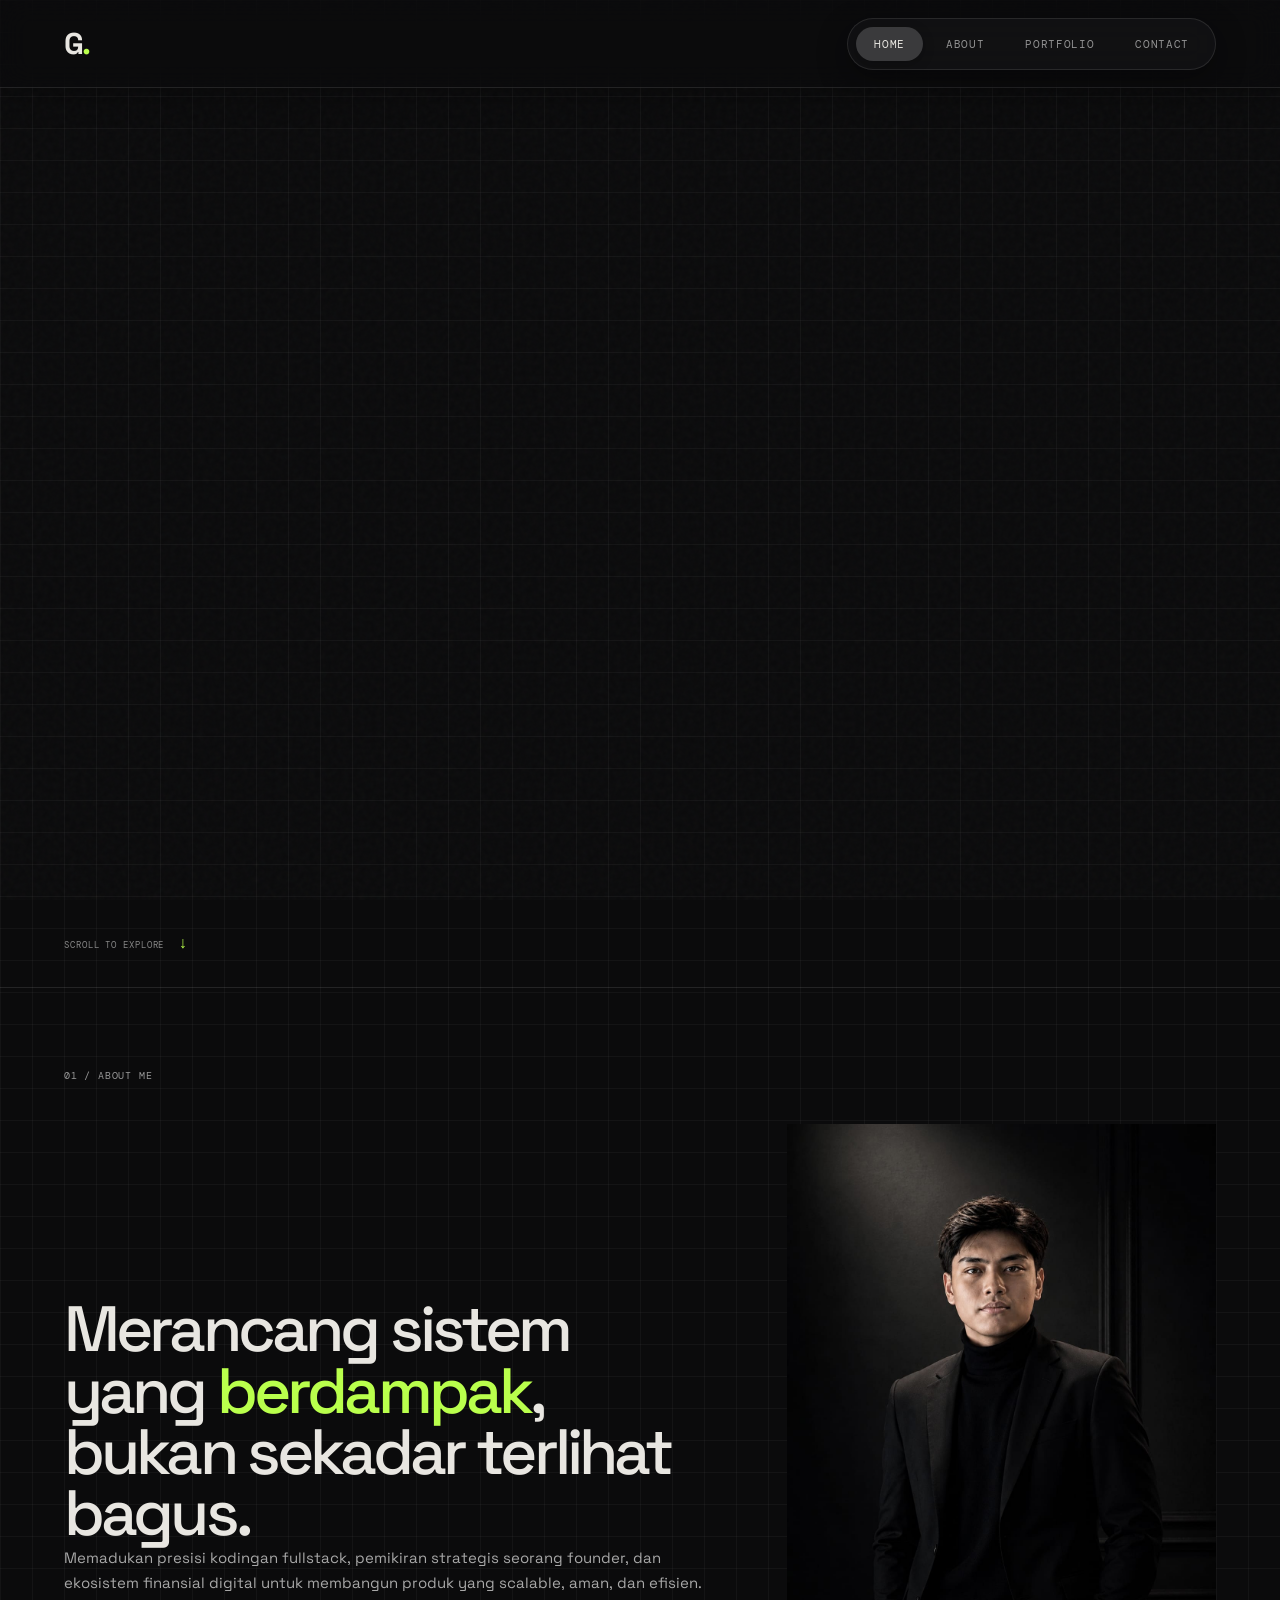
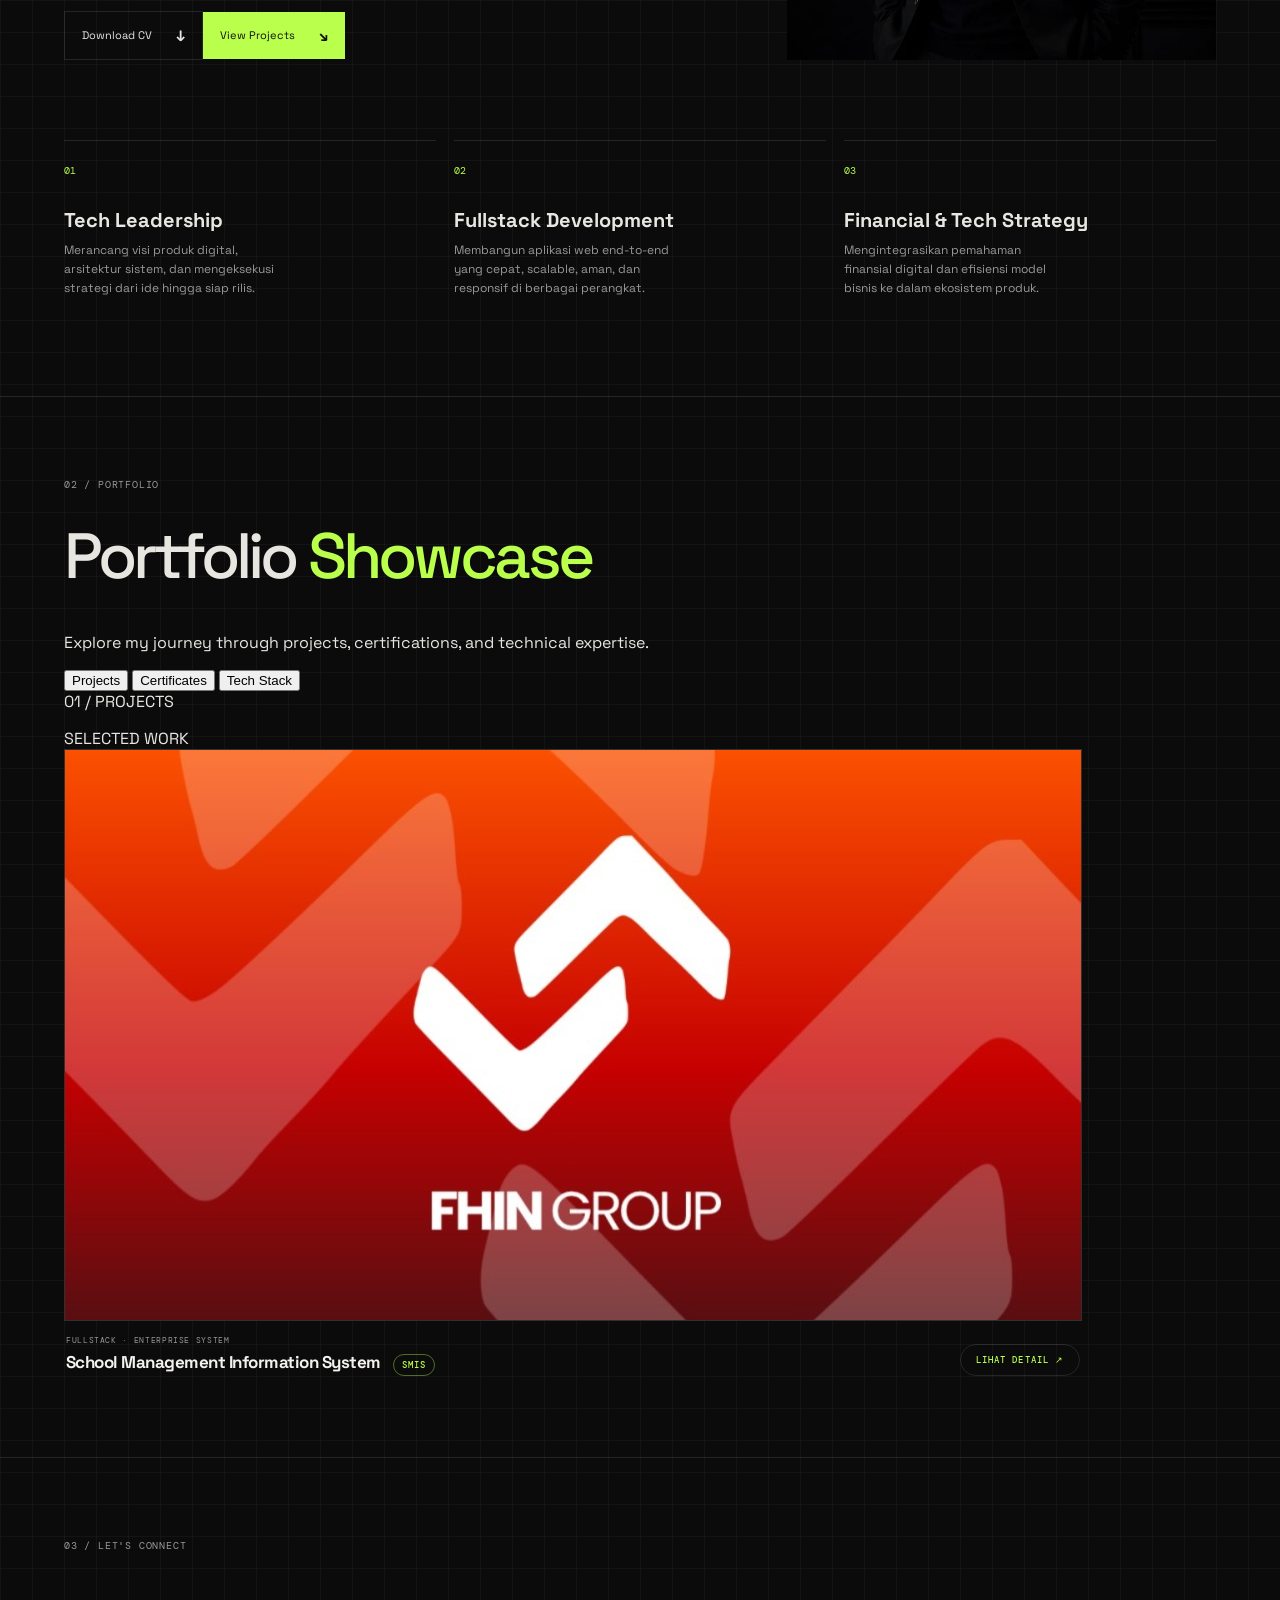
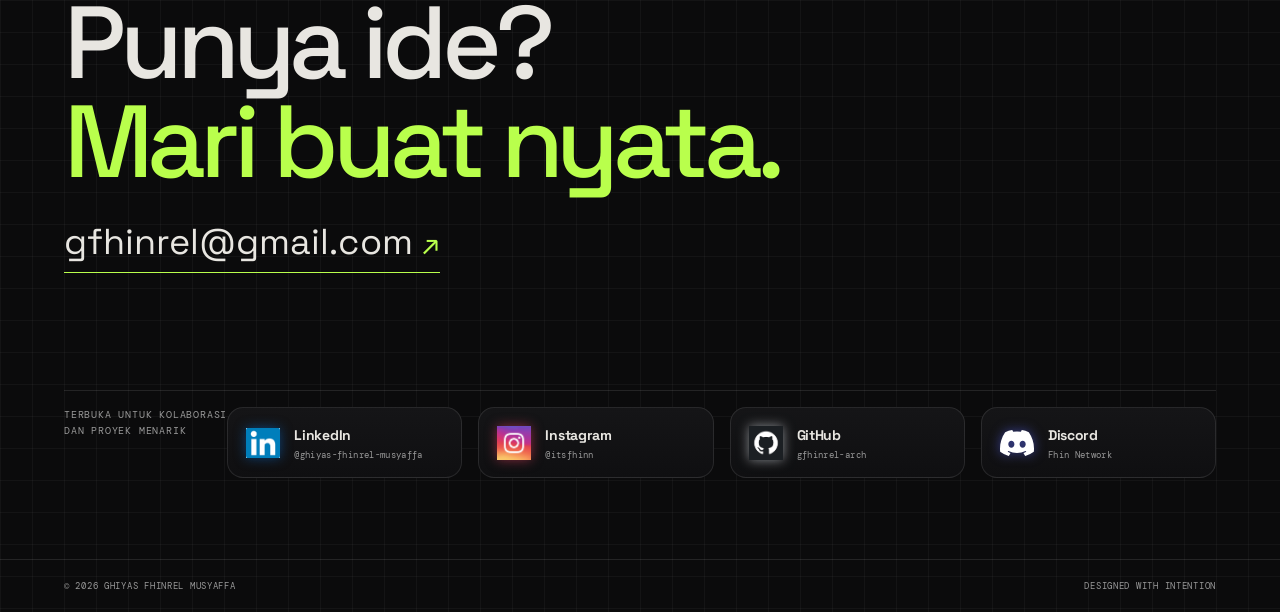
==== commit f2203345: "fix: update project cards landscape image and mobile navbar layout" ====
--- a/index.html
+++ b/index.html
@@ -31,7 +31,7 @@
     <div class="lanyard-pin" aria-hidden="true"></div>
     <header class="nav wrap">
       <a href="#home" class="brand" aria-label="Beranda">G<span>.</span></a>
-      <button class="menu-button" aria-label="Buka menu" aria-expanded="false"><i></i><i></i></button>
+      <button class="menu-button" aria-label="Buka menu" aria-expanded="false"><i></i><i></i><i></i></button>
       <nav id="menu">
         <a class="active" href="#home">Home</a>
         <a href="#about">About</a>
@@ -133,6 +133,7 @@
             <a class="social-card" href="https://www.linkedin.com/in/ghiyas-fhinrel-musyaffa-277a49312/" style="--brand:#0A66C2"><img class="social-icon" src="images/logo linkedin.png" alt="LinkedIn" /><span class="social-text"><strong>LinkedIn</strong><small>@ghiyas-fhinrel-musyaffa</small></span></a>
             <a class="social-card" href="https://www.instagram.com/itsfhinn/" style="--brand:#E4405F"><img class="social-icon" src="images/logo instagram.jpg" alt="Instagram" /><span class="social-text"><strong>Instagram</strong><small>@itsfhinn</small></span></a>
             <a class="social-card" href="https://github.com/gfhinrel-arch" style="--brand:#e6edf3"><img class="social-icon" src="images/logo github.png" alt="GitHub" /><span class="social-text"><strong>GitHub</strong><small>gfhinrel-arch</small></span></a>
+            <a class="social-card" href="https://discord.gg/McgwjpFQm7" style="--brand:#5865F2"><svg class="social-icon" viewBox="0 0 24 24" fill="#fff" aria-hidden="true"><path d="M20.317 4.369a19.791 19.791 0 0 0-4.885-1.515.074.074 0 0 0-.079.037c-.21.375-.444.864-.608 1.25a18.27 18.27 0 0 0-5.487 0 12.64 12.64 0 0 0-.617-1.25.077.077 0 0 0-.079-.037A19.736 19.736 0 0 0 3.677 4.37a.07.07 0 0 0-.032.027C.533 9.046-.32 13.58.099 18.057a.082.082 0 0 0 .031.057 19.9 19.9 0 0 0 5.993 3.03.078.078 0 0 0 .084-.028c.462-.63.874-1.295 1.226-1.994a.076.076 0 0 0-.041-.106 13.107 13.107 0 0 1-1.872-.892.077.077 0 0 1-.008-.128c.126-.094.252-.192.372-.291a.074.074 0 0 1 .077-.01c3.928 1.793 8.18 1.793 12.062 0a.074.074 0 0 1 .078.01c.12.098.246.198.373.292a.077.077 0 0 1-.006.127 12.299 12.299 0 0 1-1.873.892.077.077 0 0 0-.041.107c.36.698.772 1.362 1.225 1.993a.076.076 0 0 0 .084.028 19.839 19.839 0 0 0 6.002-3.03.077.077 0 0 0 .032-.054c.5-5.177-.838-9.674-3.549-13.66a.061.061 0 0 0-.031-.03zM8.02 15.331c-1.183 0-2.157-1.085-2.157-2.419 0-1.333.956-2.419 2.157-2.419 1.21 0 2.176 1.096 2.157 2.42 0 1.333-.956 2.418-2.157 2.418zm7.975 0c-1.183 0-2.157-1.085-2.157-2.419 0-1.333.955-2.419 2.157-2.419 1.21 0 2.176 1.096 2.157 2.42 0 1.333-.946 2.418-2.157 2.418z" /></svg><span class="social-text"><strong>Discord</strong><small>Fhin Network</small></span></a>
           </div></div>
       </section>
     </main>
--- a/style.css
+++ b/style.css
@@ -1 +1 @@
-:root{--bg:#0b0b0c;--line:rgba(255,255,255,.1);--muted:#989898;--cream:#e8e6e1;--accent:#b9ff4c}*{box-sizing:border-box}html{scroll-behavior:smooth}body{margin:0;background:var(--bg);color:var(--cream);font-family:'Space Grotesk',sans-serif;background-image:linear-gradient(rgba(255,255,255,.035) 1px,transparent 1px),linear-gradient(90deg,rgba(255,255,255,.035) 1px,transparent 1px);background-size:32px 32px}.noise{position:fixed;inset:0;pointer-events:none;opacity:.035;background-image:url("data:image/svg+xml,%3Csvg viewBox='0 0 180 180' xmlns='http://www.w3.org/2000/svg'%3E%3Cfilter id='n'%3E%3CfeTurbulence type='fractalNoise' baseFrequency='.9' numOctaves='4' stitchTiles='stitch'/%3E%3C/filter%3E%3Crect width='100%25' height='100%25' filter='url(%23n)' opacity='.8'/%3E%3C/svg%3E");z-index:5}.loader{position:fixed;inset:0;z-index:50;background:#090909;display:grid;place-content:center;gap:13px;text-align:center;transition:opacity .6s ease,visibility .6s}.loader.done{opacity:0;visibility:hidden}.loader-mark{font-size:48px;font-weight:700;letter-spacing:-4px}.loader-mark span{color:var(--accent)}.loader-line{width:150px;height:1px;background:#333;overflow:hidden}.loader-line i{display:block;width:0;height:100%;background:var(--accent);animation:load .9s .1s ease forwards}.loader small{font:9px 'DM Mono',monospace;color:#777;letter-spacing:.1em}.wrap{max-width:1180px;margin:auto;padding-inline:34px}.nav{height:88px;display:flex;align-items:center;justify-content:space-between;border-bottom:1px solid var(--line);position:sticky;top:0;left:0;right:0;z-index:1000;background:rgba(11,11,12,.6);backdrop-filter:blur(14px) saturate(1.15);-webkit-backdrop-filter:blur(14px) saturate(1.15);box-shadow:0 10px 30px rgba(0,0,0,.22)}.brand{font-size:30px;line-height:1;color:var(--cream);font-weight:700;text-decoration:none;letter-spacing:-2px}.brand span{color:var(--accent)}nav{display:flex;gap:5px;padding:8px;border:1px solid var(--line);border-radius:999px;background:rgba(21,21,22,.74);backdrop-filter:blur(14px);-webkit-backdrop-filter:blur(14px);box-shadow:0 10px 30px rgba(0,0,0,.35)}nav a{display:block;color:#929292;text-decoration:none;font-family:'DM Mono',monospace;font-size:11px;text-transform:uppercase;letter-spacing:.06em;padding:10px 18px;border-radius:999px;white-space:nowrap;transition:color .2s,background .25s,box-shadow .25s}nav a:hover,nav a.active{color:var(--cream);background:#3a3a3c;box-shadow:0 3px 12px rgba(0,0,0,.25)}.menu-button{display:none}.hero{min-height:650px;display:grid;grid-template-columns:1.1fr .9fr;align-items:center;position:relative;border-bottom:1px solid var(--line)}.eyebrow,.section-index,.project-info p,.contact-bottom,footer{font:10px 'DM Mono',monospace;letter-spacing:.08em;color:var(--muted)}.eyebrow span{width:7px;height:7px;border-radius:50%;background:var(--accent);display:inline-block;margin-right:9px;box-shadow:0 0 12px var(--accent);animation:pulse 1.4s infinite}h1,h2,h3,p{margin-top:0}h1{font-size:clamp(55px,7vw,94px);letter-spacing:-.075em;line-height:.83;margin:23px 0 26px;font-weight:600}h1 span{display:block;animation:headline .75s cubic-bezier(.2,.8,.2,1) both}h1 span:nth-child(2){animation-delay:.1s}h1 span:nth-child(3){animation-delay:.2s}em{font-style:normal;color:var(--accent)}.hero h1{font-size:clamp(40px,4.8vw,64px);margin:22px 0 24px}.intro{max-width:420px;font-size:14px;line-height:1.7;color:#a6a6a6}.hero-actions{display:flex;align-items:center;gap:14px;margin-top:32px}.button{font-size:11px;text-decoration:none;padding:14px 17px;display:inline-flex;align-items:center;gap:24px;transition:transform .25s,background .25s}.button:hover{transform:translateY(-4px)}.button b{font-size:15px}.primary{color:#111;background:var(--accent)}.plain{color:var(--cream);border:1px solid var(--line)}.portrait{height:460px;position:relative;display:flex;align-items:center;justify-content:center}.portrait-card{height:380px;width:282px;background:#1a1a1a;border:1px solid #454545;border-radius:4px;padding:10px;transform:rotate(-3deg);position:relative;overflow:hidden;box-shadow:19px 20px 0 rgba(255,255,255,.035);transition:transform .25s ease}.float-card{animation:float 5s ease-in-out infinite}.portrait-head{height:12px;display:flex;gap:3px}.portrait-head span{width:4px;height:4px;border-radius:50%;background:#747474}.portrait-art{height:292px;margin-top:5px;background:radial-gradient(circle at 50% 30%,#5d5d5b 0 13%,transparent 13.5%),linear-gradient(145deg,#313131,#111);position:relative;overflow:hidden}.face{width:108px;height:145px;background:linear-gradient(90deg,#777,#d2d0c9 50%,#5f5e5b);border-radius:49% 51% 44% 45%;position:absolute;left:87px;top:45px;box-shadow:inset 20px 0 22px rgba(0,0,0,.4)}.face:before{content:'';position:absolute;width:92px;height:52px;background:#252525;border-radius:60% 60% 15% 15%;top:-16px;left:5px;transform:rotate(-7deg)}.shirt{position:absolute;background:#151515;width:190px;height:140px;left:45px;top:179px;border-radius:48% 52% 0 0}.portrait-caption{font:11px 'DM Mono',monospace;letter-spacing:.06em;padding:10px 2px}.portrait-caption small{font-size:8px;color:#858585}.vertical-word{position:absolute;right:-8px;top:86px;writing-mode:vertical-rl;font:9px 'DM Mono',monospace;letter-spacing:.18em;color:#7b7b7b;animation:fade 2s infinite alternate}.scroll{position:absolute;bottom:31px;left:34px;color:#878787;text-decoration:none;font:9px 'DM Mono',monospace;letter-spacing:.1em}.scroll span{font-size:16px;color:var(--accent);margin-left:8px;display:inline-block;animation:bob 1.3s infinite}.section{padding-top:115px;padding-bottom:115px;border-bottom:1px solid var(--line)}.about-grid{display:grid;grid-template-columns:1.2fr .8fr;gap:80px;align-items:end;margin-top:42px}.section h2{font-size:clamp(38px,5vw,68px);letter-spacing:-.06em;line-height:.96;font-weight:500;margin-bottom:0}.about-copy{color:#a8a8a8;font-size:15px;line-height:1.7}.text-link{color:var(--cream);font:11px 'DM Mono',monospace;text-decoration:none;display:inline-block;margin-top:24px;border-bottom:1px solid var(--accent);padding-bottom:7px}.text-link span{font-size:14px;color:var(--accent);margin-left:13px}.skills{display:grid;grid-template-columns:repeat(3,1fr);gap:18px;margin-top:80px}.skills article{border-top:1px solid var(--line);padding:17px 0;transition:transform .25s,border-color .25s}.skills article:hover{transform:translateY(-7px);border-color:var(--accent)}.skills span{font:10px 'DM Mono',monospace;color:var(--accent)}.skills h3{font-size:20px;margin:28px 0 8px}.skills p{font-size:12px;line-height:1.6;color:#999;margin:0;max-width:225px}.section-heading{display:flex;justify-content:space-between;align-items:start}.section-heading .text-link{margin:0}.portfolio h2{margin:35px 0 44px}.projects{display:grid;grid-template-columns:1.2fr .85fr;gap:18px}.project{transition:transform .25s ease}.project-image{aspect-ratio:16/9;position:relative;overflow:hidden;background:#191919;border:1px solid #303030;transition:filter .3s,transform .35s}.project:hover .project-image{filter:brightness(1.14);transform:scale(1.015)}.neon{background:linear-gradient(135deg,#0b1616,#142222)}.fake-window{position:absolute;top:19px;left:20px;font:9px 'DM Mono',monospace;border:1px solid #718a70;padding:6px;color:#a2b9a5}.neon strong{font-size:120px;line-height:1;position:absolute;right:14px;bottom:-17px;color:rgba(185,255,76,.8)}.orb{position:absolute;width:160px;height:160px;border-radius:50%;left:26%;top:24%;background:radial-gradient(circle at 36% 30%,#d2ff89,#5b962c 38%,#142b14 70%);box-shadow:0 0 55px #9bff4166;animation:orb 4s ease-in-out infinite}.cafe{background:linear-gradient(130deg,#4b3830,#1b1612);padding:25px;color:#e8d7bf;font-family:Georgia,serif;font-size:26px;line-height:.93}.cafe i{position:absolute;right:20px;bottom:15px;font-size:70px;font-style:normal;animation:steam 3s ease-in-out infinite}.type{background:#d7cdc0;color:#111;padding:20px;font:700 50px/ .78 'Space Grotesk',sans-serif;letter-spacing:-.08em}.type i{position:absolute;right:13px;bottom:12px;color:#ef643c;font:italic 48px Georgia}.project-info{display:flex;justify-content:space-between;align-items:end;padding:14px 2px 0}.project-info p{font-size:8px;margin-bottom:7px}.project-info h3{font-size:15px;line-height:1.3;margin:0;font-weight:500}.project-heading{display:flex;align-items:flex-start;justify-content:space-between;gap:12px}.project-heading h3{font-size:15px;line-height:1.3;letter-spacing:-.015em;font-weight:600;margin:0;max-width:86%}.project-tag{flex:none;display:inline-block;margin:2px 0 0;font:500 9px 'DM Mono',monospace;letter-spacing:.12em;color:var(--accent);border:1px solid rgba(185,255,76,.4);border-radius:999px;padding:4px 8px}.project-info a{color:var(--accent);text-decoration:none;border:1px solid var(--line);padding:9px 15px;display:inline-flex;align-items:center;gap:8px;border-radius:999px;font:500 9px 'DM Mono',monospace;letter-spacing:.12em;white-space:nowrap;transition:.25s}.project:hover .project-info a{background:var(--accent);color:#111;transform:translateY(-2px)}.contact{padding-top:120px;padding-bottom:35px}.contact h2{font-size:clamp(54px,8vw,115px);margin:42px 0 28px}.big-mail{font-size:clamp(20px,3vw,36px);color:var(--cream);text-decoration:none;border-bottom:1px solid var(--accent);padding-bottom:7px}.big-mail span{color:var(--accent);font-size:.8em}.contact-bottom{display:flex;justify-content:space-between;margin-top:125px;padding-top:16px;border-top:1px solid var(--line);line-height:1.6}.contact-bottom div{display:flex;gap:22px}.contact-bottom a{color:var(--cream);text-decoration:none}footer{display:flex;justify-content:space-between;padding-top:20px;padding-bottom:20px;font-size:9px}.reveal{opacity:0;transform:translateY(28px);transition:opacity .75s ease,transform .75s ease}.reveal.visible{opacity:1;transform:none}@keyframes load{to{width:100%}}@keyframes headline{from{opacity:0;transform:translateY(110%) skewY(7deg)}to{opacity:1;transform:none}}@keyframes float{50%{transform:rotate(1deg) translateY(-13px)}}@keyframes orb{50%{transform:translate(20px,-13px) scale(1.12);box-shadow:0 0 90px #b9ff4c88}}@keyframes pulse{50%{transform:scale(1.8);opacity:.5}}@keyframes bob{50%{transform:translateY(7px)}}@keyframes fade{to{opacity:.35}}@keyframes steam{50%{transform:translateY(-14px) rotate(8deg);opacity:.6}}@media(prefers-reduced-motion:reduce){*,*:before,*:after{animation-duration:.01ms!important;transition-duration:.01ms!important;scroll-behavior:auto!important}}@media(max-width:700px){.wrap{padding-inline:20px}.nav{height:68px}nav{position:absolute;right:20px;top:58px;display:none;flex-direction:column;gap:4px;width:max-content;max-width:calc(100vw - 40px);background:rgba(21,21,22,.92);border:1px solid var(--line);border-radius:18px;padding:12px 16px;backdrop-filter:blur(16px) saturate(1.2);-webkit-backdrop-filter:blur(16px) saturate(1.2);box-shadow:0 12px 34px rgba(0,0,0,.5)}.nav.open nav{display:flex}.menu-button{display:grid;gap:5px;background:transparent;border:0;padding:8px}.menu-button i{display:block;width:20px;height:1px;background:var(--cream)}.hero{grid-template-columns:1fr;min-height:100vh;min-height:100svh;padding-top:78px}.hero-copy{z-index:1}.portrait{height:365px;margin-top:20px;transform:scale(.83);transform-origin:center top}.scroll{display:none}.about-grid,.projects{grid-template-columns:1fr;gap:26px}.skills{grid-template-columns:1fr;gap:12px;margin-top:50px}.section{padding-top:75px;padding-bottom:75px}.project-large .project-image,.project-image{aspect-ratio:16/9}.section-heading{align-items:center}.contact-bottom,footer{gap:24px;flex-direction:column;margin-top:75px}.contact-bottom div{gap:15px}.contact{padding-bottom:30px}}main section{scroll-margin-top:100px}body:not(.page-ready)>header.nav{visibility:hidden}.project-info h3{font-family:'Space Grotesk',sans-serif;font-size:16px;line-height:1.25;font-weight:700;letter-spacing:-.03em;color:#f4f2ee}.project-heading h3{font-family:'Space Grotesk',sans-serif;font-size:17px;line-height:1.25;font-weight:700;letter-spacing:-.03em;color:#f4f2ee}.contact-bottom .social-cards{display:grid;grid-template-columns:repeat(3,1fr);gap:16px;flex:1;min-width:0}.social-card{display:flex;align-items:center;gap:14px;min-width:0;padding:16px 18px;border:1px solid var(--line);border-radius:16px;background:linear-gradient(180deg,#151517,#0f0f11);text-decoration:none;color:var(--cream);transition:transform .25s ease,border-color .25s ease,box-shadow .25s ease}.social-card:hover{transform:translateY(-3px) scale(1.03);border-color:var(--brand);box-shadow:0 14px 34px rgba(0,0,0,.45),0 0 0 1px var(--brand),0 0 26px color-mix(in srgb,var(--brand) 45%,transparent)}.social-card:active{transform:translateY(-1px) scale(1.01)}.social-icon{width:34px;height:34px;flex:none;object-fit:contain;filter:drop-shadow(0 0 6px color-mix(in srgb,var(--brand) 55%,transparent))}.social-text{display:flex;flex-direction:column;min-width:0}.social-text strong{font-family:'Space Grotesk',sans-serif;font-size:14px;font-weight:700;letter-spacing:-.02em;color:var(--cream)}.social-text small{font:9px 'DM Mono',monospace;letter-spacing:.04em;color:var(--muted);margin-top:3px;overflow:hidden;text-overflow:ellipsis;white-space:nowrap}.type-wrap{display:inline-block;position:relative;white-space:nowrap;overflow:hidden;vertical-align:bottom}.type-text{display:inline-block;white-space:nowrap;overflow:hidden;vertical-align:bottom}.type-cursor{display:inline-block;margin-left:2px;font-style:normal;color:var(--accent);opacity:0;transition:opacity .2s;vertical-align:bottom}.eyebrow .type-wrap,.eyebrow .type-text,.eyebrow .type-cursor{width:auto;height:auto;margin-right:0;border-radius:0;background:transparent;box-shadow:none;animation:none}.type-wrap.typing .type-cursor,.type-wrap.typed .type-cursor{opacity:1;animation:type-blink 1s steps(2) infinite}@keyframes type-blink{50%{opacity:0}}@media(max-width:700px){.contact-bottom .social-cards{grid-template-columns:1fr;width:100%}}
+:root{--bg:#0b0b0c;--line:rgba(255,255,255,.1);--muted:#989898;--cream:#e8e6e1;--accent:#b9ff4c}*{box-sizing:border-box}html{scroll-behavior:smooth}body{margin:0;background:var(--bg);color:var(--cream);font-family:'Space Grotesk',sans-serif;background-image:linear-gradient(rgba(255,255,255,.035) 1px,transparent 1px),linear-gradient(90deg,rgba(255,255,255,.035) 1px,transparent 1px);background-size:32px 32px}.noise{position:fixed;inset:0;pointer-events:none;opacity:.035;background-image:url("data:image/svg+xml,%3Csvg viewBox='0 0 180 180' xmlns='http://www.w3.org/2000/svg'%3E%3Cfilter id='n'%3E%3CfeTurbulence type='fractalNoise' baseFrequency='.9' numOctaves='4' stitchTiles='stitch'/%3E%3C/filter%3E%3Crect width='100%25' height='100%25' filter='url(%23n)' opacity='.8'/%3E%3C/svg%3E");z-index:5}.loader{position:fixed;inset:0;z-index:50;background:#090909;display:grid;place-content:center;gap:13px;text-align:center;transition:opacity .6s ease,visibility .6s}.loader.done{opacity:0;visibility:hidden}.loader-mark{font-size:48px;font-weight:700;letter-spacing:-4px}.loader-mark span{color:var(--accent)}.loader-line{width:150px;height:1px;background:#333;overflow:hidden}.loader-line i{display:block;width:0;height:100%;background:var(--accent);animation:load .9s .1s ease forwards}.loader small{font:9px 'DM Mono',monospace;color:#777;letter-spacing:.1em}.wrap{max-width:1180px;margin:auto;padding-inline:34px}.nav{height:88px;display:flex;align-items:center;justify-content:space-between;border-bottom:1px solid var(--line);position:sticky;top:0;left:0;right:0;z-index:1000;background:rgba(11,11,12,.6);backdrop-filter:blur(14px) saturate(1.15);-webkit-backdrop-filter:blur(14px) saturate(1.15);box-shadow:0 10px 30px rgba(0,0,0,.22)}.brand{font-size:30px;line-height:1;color:var(--cream);font-weight:700;text-decoration:none;letter-spacing:-2px}.brand span{color:var(--accent)}nav{display:flex;gap:5px;padding:8px;border:1px solid var(--line);border-radius:999px;background:rgba(21,21,22,.74);backdrop-filter:blur(14px);-webkit-backdrop-filter:blur(14px);box-shadow:0 10px 30px rgba(0,0,0,.35)}nav a{display:block;color:#929292;text-decoration:none;font-family:'DM Mono',monospace;font-size:11px;text-transform:uppercase;letter-spacing:.06em;padding:10px 18px;border-radius:999px;white-space:nowrap;transition:color .2s,background .25s,box-shadow .25s}nav a:hover,nav a.active{color:var(--cream);background:#3a3a3c;box-shadow:0 3px 12px rgba(0,0,0,.25)}.menu-button{display:none}.hero{min-height:650px;display:grid;grid-template-columns:1.1fr .9fr;align-items:center;position:relative;border-bottom:1px solid var(--line)}.eyebrow,.section-index,.project-info p,.contact-bottom,footer{font:10px 'DM Mono',monospace;letter-spacing:.08em;color:var(--muted)}.eyebrow span{width:7px;height:7px;border-radius:50%;background:var(--accent);display:inline-block;margin-right:9px;box-shadow:0 0 12px var(--accent);animation:pulse 1.4s infinite}h1,h2,h3,p{margin-top:0}h1{font-size:clamp(55px,7vw,94px);letter-spacing:-.075em;line-height:.83;margin:23px 0 26px;font-weight:600}h1 span{display:block;animation:headline .75s cubic-bezier(.2,.8,.2,1) both}h1 span:nth-child(2){animation-delay:.1s}h1 span:nth-child(3){animation-delay:.2s}em{font-style:normal;color:var(--accent)}.hero h1{font-size:clamp(40px,4.8vw,64px);margin:22px 0 24px}.intro{max-width:420px;font-size:14px;line-height:1.7;color:#a6a6a6}.hero-actions{display:flex;align-items:center;gap:14px;margin-top:32px}.button{font-size:11px;text-decoration:none;padding:14px 17px;display:inline-flex;align-items:center;gap:24px;transition:transform .25s,background .25s}.button:hover{transform:translateY(-4px)}.button b{font-size:15px}.primary{color:#111;background:var(--accent)}.plain{color:var(--cream);border:1px solid var(--line)}.portrait{height:460px;position:relative;display:flex;align-items:center;justify-content:center}.portrait-card{height:380px;width:282px;background:#1a1a1a;border:1px solid #454545;border-radius:4px;padding:10px;transform:rotate(-3deg);position:relative;overflow:hidden;box-shadow:19px 20px 0 rgba(255,255,255,.035);transition:transform .25s ease}.float-card{animation:float 5s ease-in-out infinite}.portrait-head{height:12px;display:flex;gap:3px}.portrait-head span{width:4px;height:4px;border-radius:50%;background:#747474}.portrait-art{height:292px;margin-top:5px;background:radial-gradient(circle at 50% 30%,#5d5d5b 0 13%,transparent 13.5%),linear-gradient(145deg,#313131,#111);position:relative;overflow:hidden}.face{width:108px;height:145px;background:linear-gradient(90deg,#777,#d2d0c9 50%,#5f5e5b);border-radius:49% 51% 44% 45%;position:absolute;left:87px;top:45px;box-shadow:inset 20px 0 22px rgba(0,0,0,.4)}.face:before{content:'';position:absolute;width:92px;height:52px;background:#252525;border-radius:60% 60% 15% 15%;top:-16px;left:5px;transform:rotate(-7deg)}.shirt{position:absolute;background:#151515;width:190px;height:140px;left:45px;top:179px;border-radius:48% 52% 0 0}.portrait-caption{font:11px 'DM Mono',monospace;letter-spacing:.06em;padding:10px 2px}.portrait-caption small{font-size:8px;color:#858585}.vertical-word{position:absolute;right:-8px;top:86px;writing-mode:vertical-rl;font:9px 'DM Mono',monospace;letter-spacing:.18em;color:#7b7b7b;animation:fade 2s infinite alternate}.scroll{position:absolute;bottom:31px;left:34px;color:#878787;text-decoration:none;font:9px 'DM Mono',monospace;letter-spacing:.1em}.scroll span{font-size:16px;color:var(--accent);margin-left:8px;display:inline-block;animation:bob 1.3s infinite}.section{padding-top:115px;padding-bottom:115px;border-bottom:1px solid var(--line)}.about-grid{display:grid;grid-template-columns:1.2fr .8fr;gap:80px;align-items:end;margin-top:42px}.section h2{font-size:clamp(38px,5vw,68px);letter-spacing:-.06em;line-height:.96;font-weight:500;margin-bottom:0}.about-copy{color:#a8a8a8;font-size:15px;line-height:1.7}.text-link{color:var(--cream);font:11px 'DM Mono',monospace;text-decoration:none;display:inline-block;margin-top:24px;border-bottom:1px solid var(--accent);padding-bottom:7px}.text-link span{font-size:14px;color:var(--accent);margin-left:13px}.skills{display:grid;grid-template-columns:repeat(3,1fr);gap:18px;margin-top:80px}.skills article{border-top:1px solid var(--line);padding:17px 0;transition:transform .25s,border-color .25s}.skills article:hover{transform:translateY(-7px);border-color:var(--accent)}.skills span{font:10px 'DM Mono',monospace;color:var(--accent)}.skills h3{font-size:20px;margin:28px 0 8px}.skills p{font-size:12px;line-height:1.6;color:#999;margin:0;max-width:225px}.section-heading{display:flex;justify-content:space-between;align-items:start}.section-heading .text-link{margin:0}.portfolio h2{margin:35px 0 44px}.projects{display:grid;grid-template-columns:1.2fr .85fr;gap:18px}.project{transition:transform .25s ease}.project-image{aspect-ratio:16/9;position:relative;overflow:hidden;background:#191919;border:1px solid #303030;transition:filter .3s,transform .35s}.project:hover .project-image{filter:brightness(1.14);transform:scale(1.015)}.neon{background:linear-gradient(135deg,#0b1616,#142222)}.fake-window{position:absolute;top:19px;left:20px;font:9px 'DM Mono',monospace;border:1px solid #718a70;padding:6px;color:#a2b9a5}.neon strong{font-size:120px;line-height:1;position:absolute;right:14px;bottom:-17px;color:rgba(185,255,76,.8)}.orb{position:absolute;width:160px;height:160px;border-radius:50%;left:26%;top:24%;background:radial-gradient(circle at 36% 30%,#d2ff89,#5b962c 38%,#142b14 70%);box-shadow:0 0 55px #9bff4166;animation:orb 4s ease-in-out infinite}.cafe{background:linear-gradient(130deg,#4b3830,#1b1612);padding:25px;color:#e8d7bf;font-family:Georgia,serif;font-size:26px;line-height:.93}.cafe i{position:absolute;right:20px;bottom:15px;font-size:70px;font-style:normal;animation:steam 3s ease-in-out infinite}.type{background:#d7cdc0;color:#111;padding:20px;font:700 50px/ .78 'Space Grotesk',sans-serif;letter-spacing:-.08em}.type i{position:absolute;right:13px;bottom:12px;color:#ef643c;font:italic 48px Georgia}.project-info{display:flex;justify-content:space-between;align-items:end;padding:14px 2px 0}.project-info p{font-size:8px;margin-bottom:7px}.project-info h3{font-size:15px;line-height:1.3;margin:0;font-weight:500}.project-heading{display:flex;align-items:flex-start;justify-content:space-between;gap:12px}.project-heading h3{font-size:15px;line-height:1.3;letter-spacing:-.015em;font-weight:600;margin:0;max-width:86%}.project-tag{flex:none;display:inline-block;margin:2px 0 0;font:500 9px 'DM Mono',monospace;letter-spacing:.12em;color:var(--accent);border:1px solid rgba(185,255,76,.4);border-radius:999px;padding:4px 8px}.project-info a{color:var(--accent);text-decoration:none;border:1px solid var(--line);padding:9px 15px;display:inline-flex;align-items:center;gap:8px;border-radius:999px;font:500 9px 'DM Mono',monospace;letter-spacing:.12em;white-space:nowrap;transition:.25s}.project:hover .project-info a{background:var(--accent);color:#111;transform:translateY(-2px)}.contact{padding-top:120px;padding-bottom:35px}.contact h2{font-size:clamp(54px,8vw,115px);margin:42px 0 28px}.big-mail{font-size:clamp(20px,3vw,36px);color:var(--cream);text-decoration:none;border-bottom:1px solid var(--accent);padding-bottom:7px}.big-mail span{color:var(--accent);font-size:.8em}.contact-bottom{display:flex;justify-content:space-between;margin-top:125px;padding-top:16px;border-top:1px solid var(--line);line-height:1.6}.contact-bottom div{display:flex;gap:22px}.contact-bottom a{color:var(--cream);text-decoration:none}footer{display:flex;justify-content:space-between;padding-top:20px;padding-bottom:20px;font-size:9px}.reveal{opacity:0;transform:translateY(28px);transition:opacity .75s ease,transform .75s ease}.reveal.visible{opacity:1;transform:none}@keyframes load{to{width:100%}}@keyframes headline{from{opacity:0;transform:translateY(110%) skewY(7deg)}to{opacity:1;transform:none}}@keyframes float{50%{transform:rotate(1deg) translateY(-13px)}}@keyframes orb{50%{transform:translate(20px,-13px) scale(1.12);box-shadow:0 0 90px #b9ff4c88}}@keyframes pulse{50%{transform:scale(1.8);opacity:.5}}@keyframes bob{50%{transform:translateY(7px)}}@keyframes fade{to{opacity:.35}}@keyframes steam{50%{transform:translateY(-14px) rotate(8deg);opacity:.6}}@media(prefers-reduced-motion:reduce){*,*:before,*:after{animation-duration:.01ms!important;transition-duration:.01ms!important;scroll-behavior:auto!important}}@media(max-width:700px){.wrap{padding-inline:20px}.nav{height:68px}nav{position:absolute;right:20px;top:70px;display:none;flex-direction:column;gap:4px;width:max-content;min-width:190px;max-width:calc(100vw - 40px);background:rgba(21,21,22,.97);border:1px solid var(--line);border-radius:16px;padding:12px 14px;backdrop-filter:blur(16px) saturate(1.2);-webkit-backdrop-filter:blur(16px) saturate(1.2);box-shadow:0 12px 34px rgba(0,0,0,.5);opacity:0;transform:translateY(-6px);transition:opacity .18s ease,transform .18s ease;pointer-events:none}.nav.open nav{display:flex;opacity:1;transform:translateY(0);pointer-events:auto}.menu-button{display:grid;gap:5px;background:transparent;border:0;padding:8px;cursor:pointer}.menu-button i{display:block;width:20px;height:1px;background:var(--cream)}.hero{grid-template-columns:1fr;min-height:100vh;min-height:100svh;padding-top:78px}.hero-copy{z-index:1}.portrait{height:365px;margin-top:20px;transform:scale(.83);transform-origin:center top}.scroll{display:none}.about-grid,.projects{grid-template-columns:1fr;gap:26px}.skills{grid-template-columns:1fr;gap:12px;margin-top:50px}.section{padding-top:75px;padding-bottom:75px}.project-large .project-image,.project-image{aspect-ratio:16/9}.section-heading{align-items:center}.contact-bottom,footer{gap:24px;flex-direction:column;margin-top:75px}.contact-bottom div{gap:15px}.contact{padding-bottom:30px}}main section{scroll-margin-top:100px}body:not(.page-ready)>header.nav{visibility:hidden}.project-info h3{font-family:'Space Grotesk',sans-serif;font-size:16px;line-height:1.25;font-weight:700;letter-spacing:-.03em;color:#f4f2ee}.project-heading h3{font-family:'Space Grotesk',sans-serif;font-size:17px;line-height:1.25;font-weight:700;letter-spacing:-.03em;color:#f4f2ee}.contact-bottom .social-cards{display:grid;grid-template-columns:repeat(auto-fit,minmax(200px,1fr));gap:16px;flex:1;min-width:0}.social-card{display:flex;align-items:center;gap:14px;min-width:0;padding:16px 18px;border:1px solid var(--line);border-radius:16px;background:linear-gradient(180deg,#151517,#0f0f11);text-decoration:none;color:var(--cream);transition:transform .25s ease,border-color .25s ease,box-shadow .25s ease}.social-card:hover{transform:translateY(-3px) scale(1.03);border-color:var(--brand);box-shadow:0 14px 34px rgba(0,0,0,.45),0 0 0 1px var(--brand),0 0 26px color-mix(in srgb,var(--brand) 45%,transparent)}.social-card:active{transform:translateY(-1px) scale(1.01)}.social-icon{width:34px;height:34px;flex:none;object-fit:contain;filter:drop-shadow(0 0 6px color-mix(in srgb,var(--brand) 55%,transparent))}.social-text{display:flex;flex-direction:column;min-width:0}.social-text strong{font-family:'Space Grotesk',sans-serif;font-size:14px;font-weight:700;letter-spacing:-.02em;color:var(--cream)}.social-text small{font:9px 'DM Mono',monospace;letter-spacing:.04em;color:var(--muted);margin-top:3px;overflow:hidden;text-overflow:ellipsis;white-space:nowrap}.type-wrap{display:inline-block;position:relative;white-space:nowrap;overflow:hidden;vertical-align:bottom}.type-text{display:inline-block;white-space:nowrap;overflow:hidden;vertical-align:bottom}.type-cursor{display:inline-block;margin-left:2px;font-style:normal;color:var(--accent);opacity:0;transition:opacity .2s;vertical-align:bottom}.eyebrow .type-wrap,.eyebrow .type-text,.eyebrow .type-cursor{width:auto;height:auto;margin-right:0;border-radius:0;background:transparent;box-shadow:none;animation:none}.type-wrap.typing .type-cursor,.type-wrap.typed .type-cursor{opacity:1;animation:type-blink 1s steps(2) infinite}@keyframes type-blink{50%{opacity:0}}@media(max-width:700px){.contact-bottom .social-cards{grid-template-columns:1fr;width:100%}}
--- a/crossbrowser.css
+++ b/crossbrowser.css
@@ -66,7 +66,7 @@
    the CTA buttons in normal flow — the pin can never overlap the buttons. */
 @media(max-width:768px){
   .hero{display:flex;flex-direction:column;align-items:center;justify-content:flex-start;
-    min-height:0;min-height:fit-content;padding-top:24px;text-align:center}
+    min-height:0;min-height:fit-content;padding-top:56px;text-align:center}
   .hero-copy{display:flex;flex-direction:column;align-items:center;width:100%}
   .hero-actions{width:100%}
   .hero > .scroll{position:static;margin:34px auto 0}
